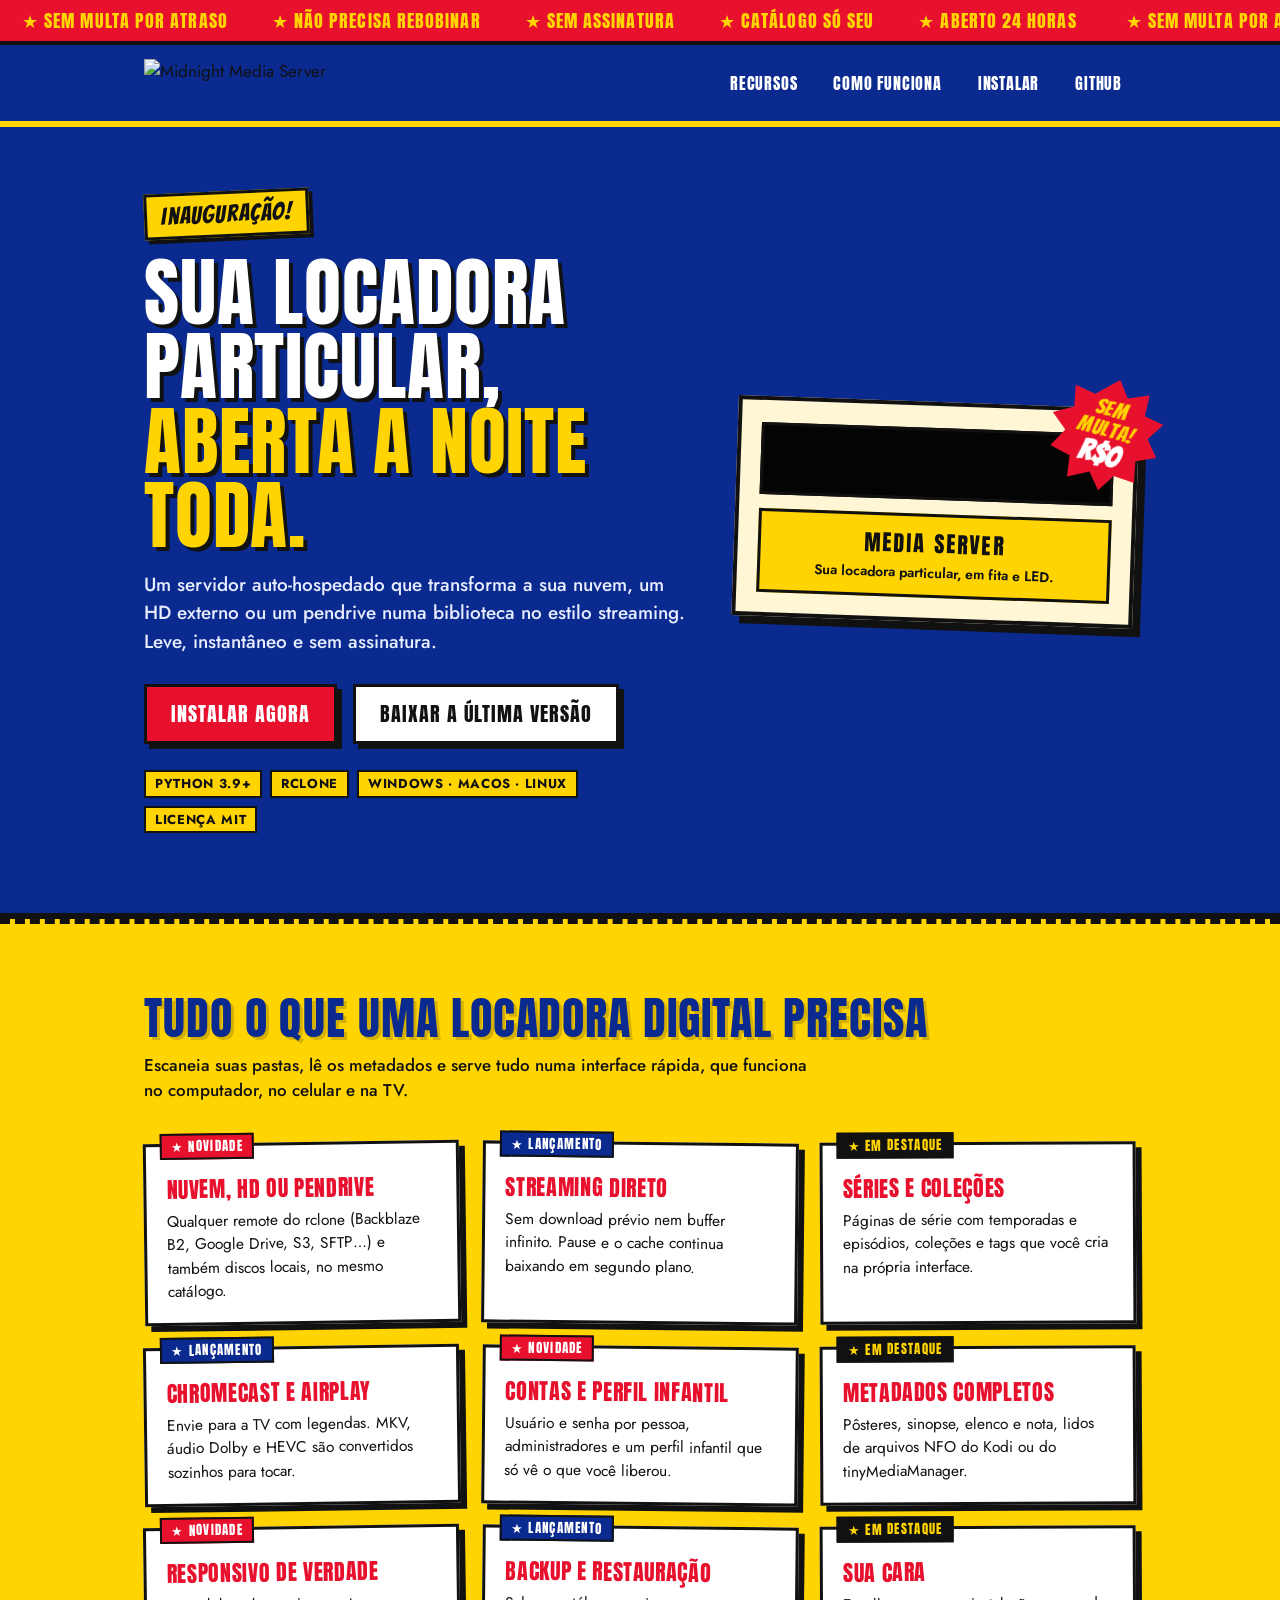
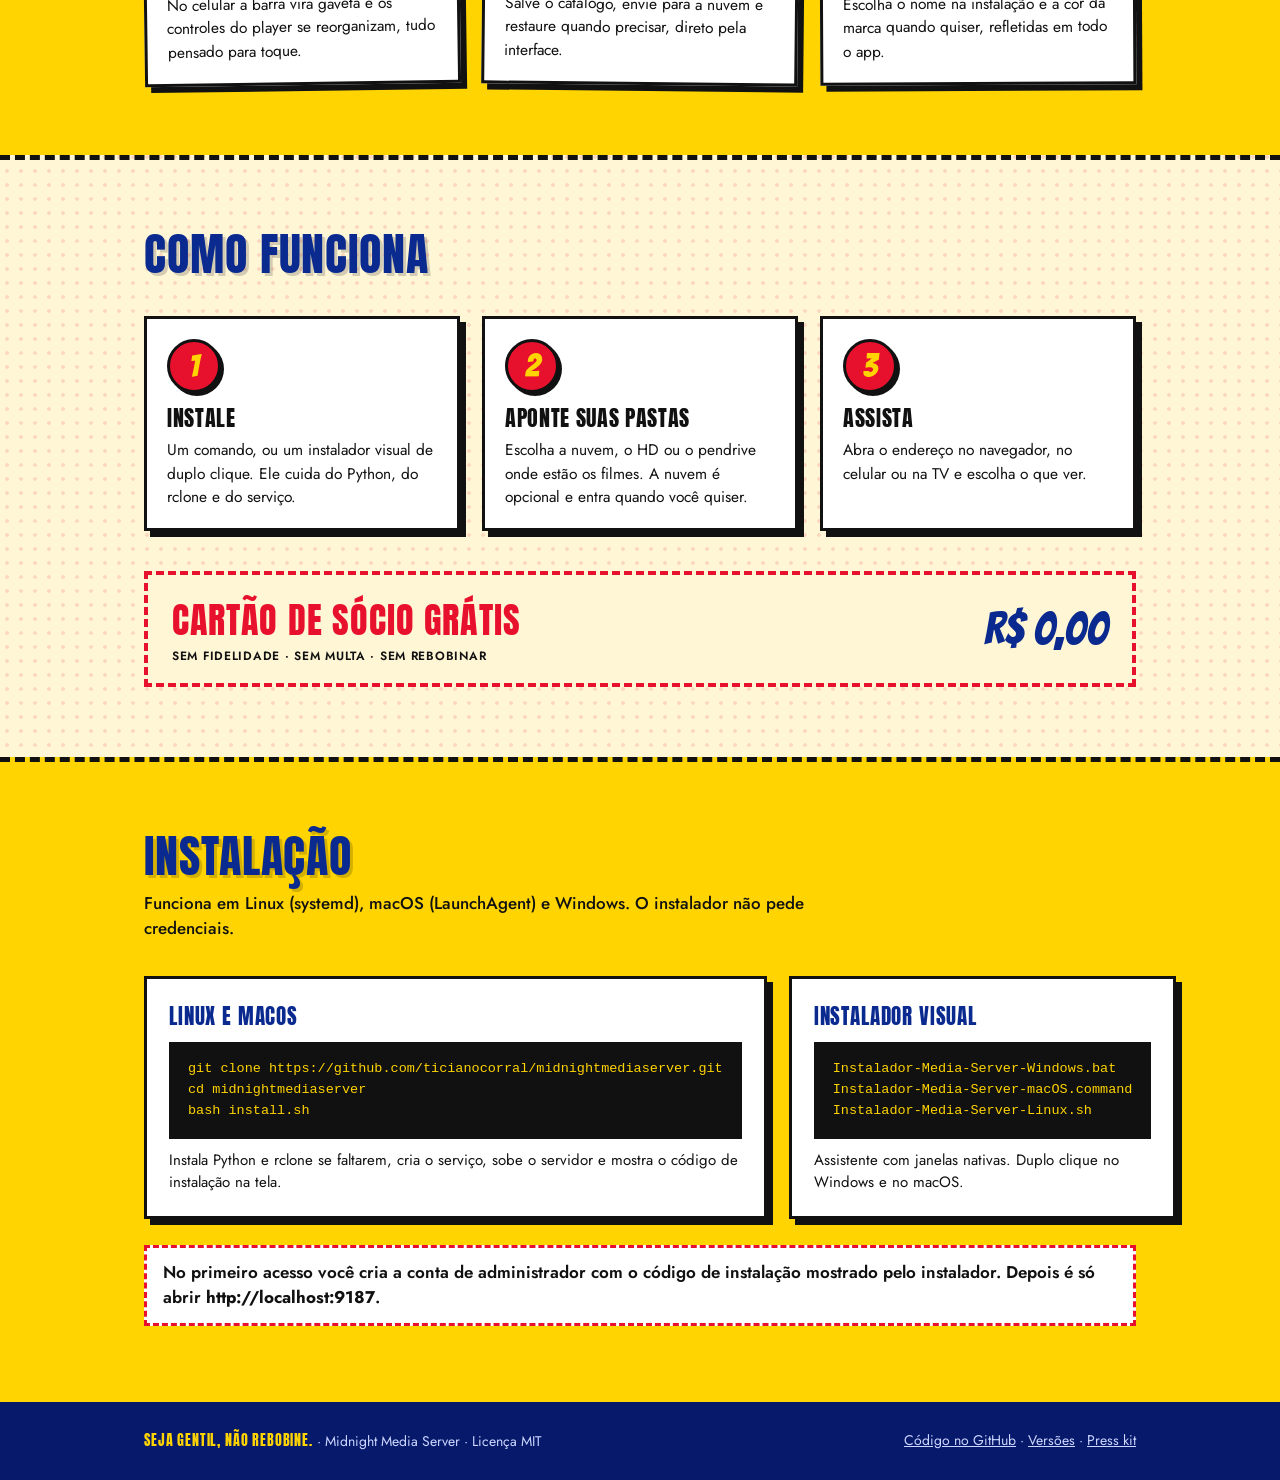
==== docs/index.html @ d94521be "feat: landing page no estilo propaganda de locadora dos anos 90 Co-Authored-By: Claude Sonnet 5.5 <n" ====
<!doctype html>
<html lang="pt-BR">
<head>
<meta charset="utf-8">
<meta name="viewport" content="width=device-width, initial-scale=1">
<title>Midnight Media Server</title>
<meta name="description" content="Servidor de filmes e séries auto-hospedado: sua nuvem, HD externo ou pendrive num catálogo estilo streaming, leve e instantâneo.">
<link rel="icon" href="assets/favicon.svg">
<link rel="preconnect" href="https://fonts.googleapis.com">
<link rel="preconnect" href="https://fonts.gstatic.com" crossorigin>
<link href="https://fonts.googleapis.com/css2?family=Anton&family=Bangers&family=Jost:wght@400;500;600;700&display=swap" rel="stylesheet">
<style>
  :root {
    --blue: #0a2a8f; --blue2: #06196b; --yellow: #ffd400; --red: #e8112d; --cream: #fff6d6; --ink: #111;
    --font: 'Jost', Futura, 'Century Gothic', 'Segoe UI', sans-serif;
    --display: 'Anton', Impact, 'Arial Narrow Bold', sans-serif;
    --comic: 'Bangers', Impact, cursive;
    --mono: ui-monospace, SFMono-Regular, Menlo, Consolas, monospace;
  }
  *, *::before, *::after { box-sizing: border-box; margin: 0; padding: 0; }
  html { scroll-behavior: smooth; }
  body {
    font-family: var(--font); color: var(--ink); line-height: 1.5; font-size: 17px; background: var(--cream);
    background-image: radial-gradient(rgba(232,17,45,.13) 1.6px, transparent 1.8px); background-size: 14px 14px;
  }
  a { color: inherit; text-decoration: none; }
  :focus-visible { outline: 3px solid var(--red); outline-offset: 2px; }
  .wrap { max-width: 1040px; margin: 0 auto; padding: 0 24px; }

  /* faixa de oferta rolando */
  .marquee { background: var(--red); color: var(--yellow); font-family: var(--display); letter-spacing: .06em; text-transform: uppercase; font-size: 18px; overflow: hidden; white-space: nowrap; border-bottom: 4px solid var(--ink); }
  .marquee div { display: inline-block; padding: 7px 0; animation: roll 28s linear infinite; }
  .marquee span { margin: 0 22px; }
  @keyframes roll { from { transform: translateX(0); } to { transform: translateX(-50%); } }

  header.top { background: var(--blue); border-bottom: 6px solid var(--yellow); }
  header.top .wrap { display: flex; align-items: center; justify-content: space-between; height: 76px; gap: 16px; }
  header.top img { height: 48px; display: block; }
  header.top nav { display: flex; gap: 8px; font-family: var(--display); letter-spacing: .05em; text-transform: uppercase; font-size: 16px; }
  header.top nav a { color: #fff; padding: 6px 12px; border: 2px solid transparent; }
  header.top nav a:hover { background: var(--yellow); color: var(--ink); border-color: var(--ink); transform: rotate(-2deg); }

  /* herói: cartaz */
  .hero { padding: 64px 0 80px; background: var(--blue); border-bottom: 6px solid var(--ink); }
  .hero .wrap { display: grid; grid-template-columns: 1.15fr .85fr; gap: 48px; align-items: center; }
  .hero-text { color: #fff; }
  .kicker { display: inline-block; background: var(--yellow); color: var(--ink); font-family: var(--comic); font-size: 24px; letter-spacing: .05em; padding: 2px 14px; border: 3px solid var(--ink); transform: rotate(-2.5deg); box-shadow: 4px 4px 0 var(--ink); }
  h1 { margin-top: 18px; font-family: var(--display); font-weight: 400; text-transform: uppercase; font-size: clamp(42px, 7vw, 76px); line-height: .98; letter-spacing: .01em; text-shadow: 4px 4px 0 var(--ink); }
  h1 em { font-style: normal; color: var(--yellow); display: block; }
  .lead { margin-top: 18px; font-size: 19px; font-weight: 500; max-width: 33em; color: #e7ecff; }
  .cta { margin-top: 28px; display: flex; flex-wrap: wrap; gap: 16px; }
  .btn {
    display: inline-block; padding: 12px 24px; font-family: var(--display); font-size: 20px; letter-spacing: .05em; text-transform: uppercase;
    background: #fff; color: var(--ink); border: 3px solid var(--ink); box-shadow: 5px 5px 0 var(--ink); transition: transform .12s ease, box-shadow .12s ease;
  }
  .btn:hover { transform: translate(-2px,-2px) rotate(-1deg); box-shadow: 7px 7px 0 var(--ink); }
  .btn:active { transform: translate(4px,4px); box-shadow: 1px 1px 0 var(--ink); }
  .btn.primary { background: var(--red); color: #fff; }
  .badges { margin-top: 26px; display: flex; flex-wrap: wrap; gap: 8px; }
  .badges span { font-size: 13px; font-weight: 700; text-transform: uppercase; letter-spacing: .05em; color: var(--ink); background: var(--yellow); border: 2px solid var(--ink); padding: 2px 9px; }

  .vcr { position: relative; background: var(--cream); border: 4px solid var(--ink); box-shadow: 8px 8px 0 var(--ink); padding: 22px 20px 20px; transform: rotate(2deg); }
  .vcr .tray { background: #040405; border: 3px solid var(--ink); padding: 20px; text-align: center; }
  .vcr .tray img { width: 100%; max-width: 320px; height: auto; display: inline-block; }
  .vcr .label { margin-top: 14px; background: var(--yellow); border: 3px solid var(--ink); padding: 10px 14px; text-align: center; }
  .vcr .label strong { display: block; font-family: var(--display); font-weight: 400; font-size: 22px; letter-spacing: .1em; text-transform: uppercase; }
  .vcr .label span { font-size: 14px; font-weight: 600; }
  .burst {
    position: absolute; top: -34px; right: -26px; width: 112px; height: 112px; display: grid; place-items: center; text-align: center;
    background: var(--red); color: var(--yellow); font-family: var(--comic); font-size: 22px; line-height: .95; letter-spacing: .03em; transform: rotate(14deg);
    clip-path: polygon(50% 0, 61% 14%, 79% 6%, 80% 25%, 98% 28%, 88% 44%, 100% 58%, 83% 66%, 87% 85%, 68% 84%, 58% 100%, 46% 86%, 28% 96%, 25% 77%, 6% 73%, 15% 56%, 0 44%, 17% 34%, 13% 15%, 32% 18%);
    filter: drop-shadow(3px 3px 0 var(--ink));
  }
  .burst b { font-size: 30px; display: block; color: #fff; }

  section { padding: 70px 0; border-top: 5px dashed var(--ink); }
  section.alt { background: var(--yellow); }
  h2 { font-family: var(--display); font-weight: 400; font-size: clamp(30px, 5vw, 46px); text-transform: uppercase; letter-spacing: .02em; line-height: 1.05; color: var(--blue); text-shadow: 3px 3px 0 rgba(17,17,17,.18); }
  .sub { margin-top: 10px; font-weight: 500; max-width: 40em; }
  .grid { margin-top: 38px; display: grid; grid-template-columns: repeat(3, 1fr); gap: 22px; }
  .card { position: relative; background: #fff; border: 3px solid var(--ink); box-shadow: 6px 6px 0 var(--ink); padding: 26px 20px 20px; }
  .card:nth-child(3n+1) { transform: rotate(-.8deg); } .card:nth-child(3n+2) { transform: rotate(.6deg); } .card:nth-child(3n) { transform: rotate(-.3deg); }
  .card::before { content: "★ NOVIDADE"; position: absolute; top: -13px; left: 14px; background: var(--red); color: #fff; font-family: var(--display); font-size: 13px; letter-spacing: .1em; padding: 1px 9px; border: 2px solid var(--ink); }
  .card:nth-child(even)::before { content: "★ LANÇAMENTO"; background: var(--blue); }
  .card:nth-child(3n)::before { content: "★ EM DESTAQUE"; background: var(--ink); color: var(--yellow); }
  .card h3 { font-family: var(--display); font-weight: 400; font-size: 22px; letter-spacing: .03em; text-transform: uppercase; color: var(--red); margin-bottom: 4px; }
  .card p { font-size: 15.5px; }

  .steps { margin-top: 38px; display: grid; grid-template-columns: repeat(3, 1fr); gap: 22px; counter-reset: s; }
  .step { counter-increment: s; background: #fff; border: 3px solid var(--ink); box-shadow: 6px 6px 0 var(--ink); padding: 20px; position: relative; }
  .step::before { content: counter(s); display: grid; place-items: center; width: 54px; height: 54px; margin-bottom: 8px; border-radius: 50%; background: var(--red); color: var(--yellow); border: 3px solid var(--ink); font-family: var(--comic); font-size: 32px; box-shadow: 3px 3px 0 var(--ink); }
  .step h3 { font-family: var(--display); font-weight: 400; font-size: 22px; letter-spacing: .03em; text-transform: uppercase; margin-bottom: 4px; }
  .step p { font-size: 15.5px; }

  .install { margin-top: 34px; display: grid; grid-template-columns: 1fr 1fr; gap: 22px; }
  .box { background: #fff; border: 3px solid var(--ink); box-shadow: 6px 6px 0 var(--ink); padding: 22px; }
  .box h3 { font-family: var(--display); font-weight: 400; font-size: 21px; letter-spacing: .04em; text-transform: uppercase; color: var(--blue); margin-bottom: 10px; }
  pre { background: var(--ink); border: 3px solid var(--ink); padding: 14px 16px; overflow-x: auto; font-family: var(--mono); font-size: 13.5px; color: var(--yellow); line-height: 1.55; }
  .box p { font-size: 15px; margin-top: 10px; }
  .note { margin-top: 26px; font-weight: 600; background: #fff; border: 3px dashed var(--red); padding: 12px 16px; }

  /* cupom */
  .coupon { margin-top: 40px; background: var(--cream); border: 4px dashed var(--red); padding: 18px 24px; display: flex; align-items: center; justify-content: space-between; gap: 18px; flex-wrap: wrap; }
  .coupon strong { font-family: var(--display); font-weight: 400; font-size: clamp(24px, 4vw, 36px); text-transform: uppercase; letter-spacing: .03em; color: var(--red); }
  .coupon .price { font-family: var(--comic); font-size: 46px; color: var(--blue); line-height: 1; }
  .coupon small { display: block; font-size: 12px; font-weight: 600; text-transform: uppercase; letter-spacing: .06em; }

  footer { background: var(--blue2); color: #cdd6ff; border-top: 6px solid var(--yellow); padding: 28px 0; font-size: 14px; }
  footer .wrap { display: flex; justify-content: space-between; flex-wrap: wrap; gap: 12px; }
  footer a { text-decoration: underline; } footer a:hover { color: var(--yellow); }
  footer .rewind { color: var(--yellow); font-family: var(--display); letter-spacing: .06em; text-transform: uppercase; }

  @media (max-width: 820px) {
    .hero { padding: 44px 0 56px; }
    .hero .wrap, .install { grid-template-columns: 1fr; }
    .grid, .steps { grid-template-columns: 1fr; }
    header.top nav { display: none; }
    section { padding: 50px 0; }
    .vcr { margin: 8px 12px 0 0; }
  }
  @media (prefers-reduced-motion: reduce) { * { transition: none !important; animation: none !important; } html { scroll-behavior: auto; } .marquee { white-space: normal; } }
</style>
</head>
<body>

<div class="marquee" aria-hidden="true"><div>
  <span>★ Sem multa por atraso</span><span>★ Não precisa rebobinar</span><span>★ Sem assinatura</span><span>★ Catálogo só seu</span><span>★ Aberto 24 horas</span>
  <span>★ Sem multa por atraso</span><span>★ Não precisa rebobinar</span><span>★ Sem assinatura</span><span>★ Catálogo só seu</span><span>★ Aberto 24 horas</span>
</div></div>

<header class="top">
  <div class="wrap">
    <a href="#"><img src="assets/vcr-logo.svg" alt="Midnight Media Server"></a>
    <nav>
      <a href="#recursos">Recursos</a>
      <a href="#como-funciona">Como funciona</a>
      <a href="#instalar">Instalar</a>
      <a href="https://github.com/ticianocorral/midnightmediaserver">GitHub</a>
    </nav>
  </div>
</header>

<main>
<div class="hero">
  <div class="wrap">
    <div class="hero-text">
      <span class="kicker">Inauguração!</span>
      <h1>Sua locadora particular, <em>aberta a noite toda.</em></h1>
      <p class="lead">Um servidor auto-hospedado que transforma a sua nuvem, um HD externo ou um pendrive numa biblioteca no estilo streaming. Leve, instantâneo e sem assinatura.</p>
      <div class="cta">
        <a class="btn primary" href="#instalar">Instalar agora</a>
        <a class="btn" href="https://github.com/ticianocorral/midnightmediaserver/releases/latest">Baixar a última versão</a>
      </div>
      <div class="badges">
        <span>Python 3.9+</span><span>rclone</span><span>Windows · macOS · Linux</span><span>Licença MIT</span>
      </div>
    </div>
    <div class="vcr" aria-hidden="true">
      <div class="burst"><span>Sem<br>multa!<b>R$0</b></span></div>
      <div class="tray"><img src="assets/vcr-logo.svg" alt=""></div>
      <div class="label"><strong>Media Server</strong><span>Sua locadora particular, em fita e LED.</span></div>
    </div>
  </div>
</div>

<section id="recursos" class="alt">
  <div class="wrap">
    <h2>Tudo o que uma locadora digital precisa</h2>
    <p class="sub">Escaneia suas pastas, lê os metadados e serve tudo numa interface rápida, que funciona no computador, no celular e na TV.</p>
    <div class="grid">
      <div class="card"><h3>Nuvem, HD ou pendrive</h3><p>Qualquer remote do rclone (Backblaze B2, Google Drive, S3, SFTP…) e também discos locais, no mesmo catálogo.</p></div>
      <div class="card"><h3>Streaming direto</h3><p>Sem download prévio nem buffer infinito. Pause e o cache continua baixando em segundo plano.</p></div>
      <div class="card"><h3>Séries e coleções</h3><p>Páginas de série com temporadas e episódios, coleções e tags que você cria na própria interface.</p></div>
      <div class="card"><h3>Chromecast e AirPlay</h3><p>Envie para a TV com legendas. MKV, áudio Dolby e HEVC são convertidos sozinhos para tocar.</p></div>
      <div class="card"><h3>Contas e perfil infantil</h3><p>Usuário e senha por pessoa, administradores e um perfil infantil que só vê o que você liberou.</p></div>
      <div class="card"><h3>Metadados completos</h3><p>Pôsteres, sinopse, elenco e nota, lidos de arquivos NFO do Kodi ou do tinyMediaManager.</p></div>
      <div class="card"><h3>Responsivo de verdade</h3><p>No celular a barra vira gaveta e os controles do player se reorganizam, tudo pensado para toque.</p></div>
      <div class="card"><h3>Backup e restauração</h3><p>Salve o catálogo, envie para a nuvem e restaure quando precisar, direto pela interface.</p></div>
      <div class="card"><h3>Sua cara</h3><p>Escolha o nome na instalação e a cor da marca quando quiser, refletidas em todo o app.</p></div>
    </div>
  </div>
</section>

<section id="como-funciona">
  <div class="wrap">
    <h2>Como funciona</h2>
    <div class="steps">
      <div class="step"><h3>Instale</h3><p>Um comando, ou um instalador visual de duplo clique. Ele cuida do Python, do rclone e do serviço.</p></div>
      <div class="step"><h3>Aponte suas pastas</h3><p>Escolha a nuvem, o HD ou o pendrive onde estão os filmes. A nuvem é opcional e entra quando você quiser.</p></div>
      <div class="step"><h3>Assista</h3><p>Abra o endereço no navegador, no celular ou na TV e escolha o que ver.</p></div>
    </div>
    <div class="coupon">
      <div><strong>Cartão de sócio grátis</strong><small>Sem fidelidade · sem multa · sem rebobinar</small></div>
      <div class="price">R$ 0,00</div>
    </div>
  </div>
</section>

<section id="instalar" class="alt">
  <div class="wrap">
    <h2>Instalação</h2>
    <p class="sub">Funciona em Linux (systemd), macOS (LaunchAgent) e Windows. O instalador não pede credenciais.</p>
    <div class="install">
      <div class="box">
        <h3>Linux e macOS</h3>
        <pre>git clone https://github.com/ticianocorral/midnightmediaserver.git
cd midnightmediaserver
bash install.sh</pre>
        <p>Instala Python e rclone se faltarem, cria o serviço, sobe o servidor e mostra o código de instalação na tela.</p>
      </div>
      <div class="box">
        <h3>Instalador visual</h3>
        <pre>Instalador-Media-Server-Windows.bat
Instalador-Media-Server-macOS.command
Instalador-Media-Server-Linux.sh</pre>
        <p>Assistente com janelas nativas. Duplo clique no Windows e no macOS.</p>
      </div>
    </div>
    <p class="note">No primeiro acesso você cria a conta de administrador com o código de instalação mostrado pelo instalador. Depois é só abrir <strong>http://localhost:9187</strong>.</p>
  </div>
</section>
</main>

<footer>
  <div class="wrap">
    <span><span class="rewind">Seja gentil, não rebobine.</span> · Midnight Media Server · Licença MIT</span>
    <span><a href="https://github.com/ticianocorral/midnightmediaserver">Código no GitHub</a> · <a href="https://github.com/ticianocorral/midnightmediaserver/releases">Versões</a> · <a href="press/">Press kit</a></span>
  </div>
</footer>

</body>
</html>
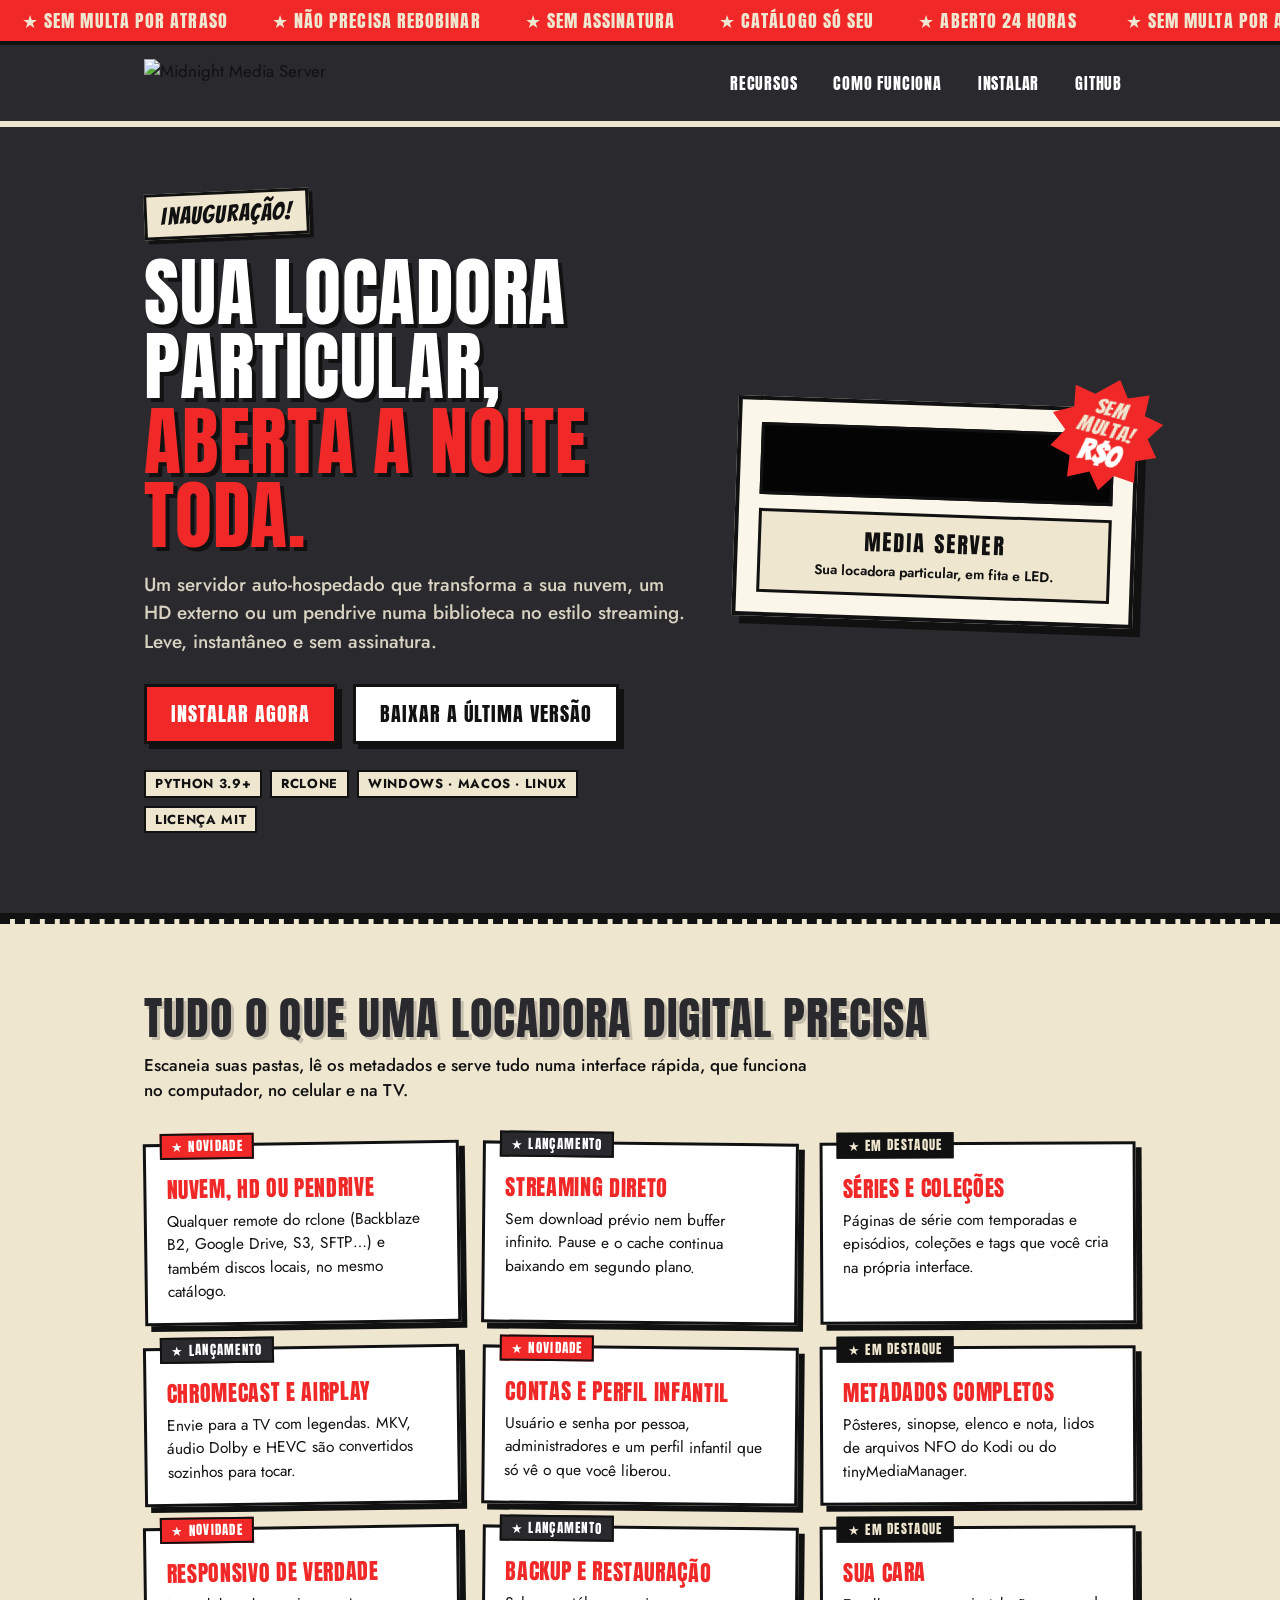
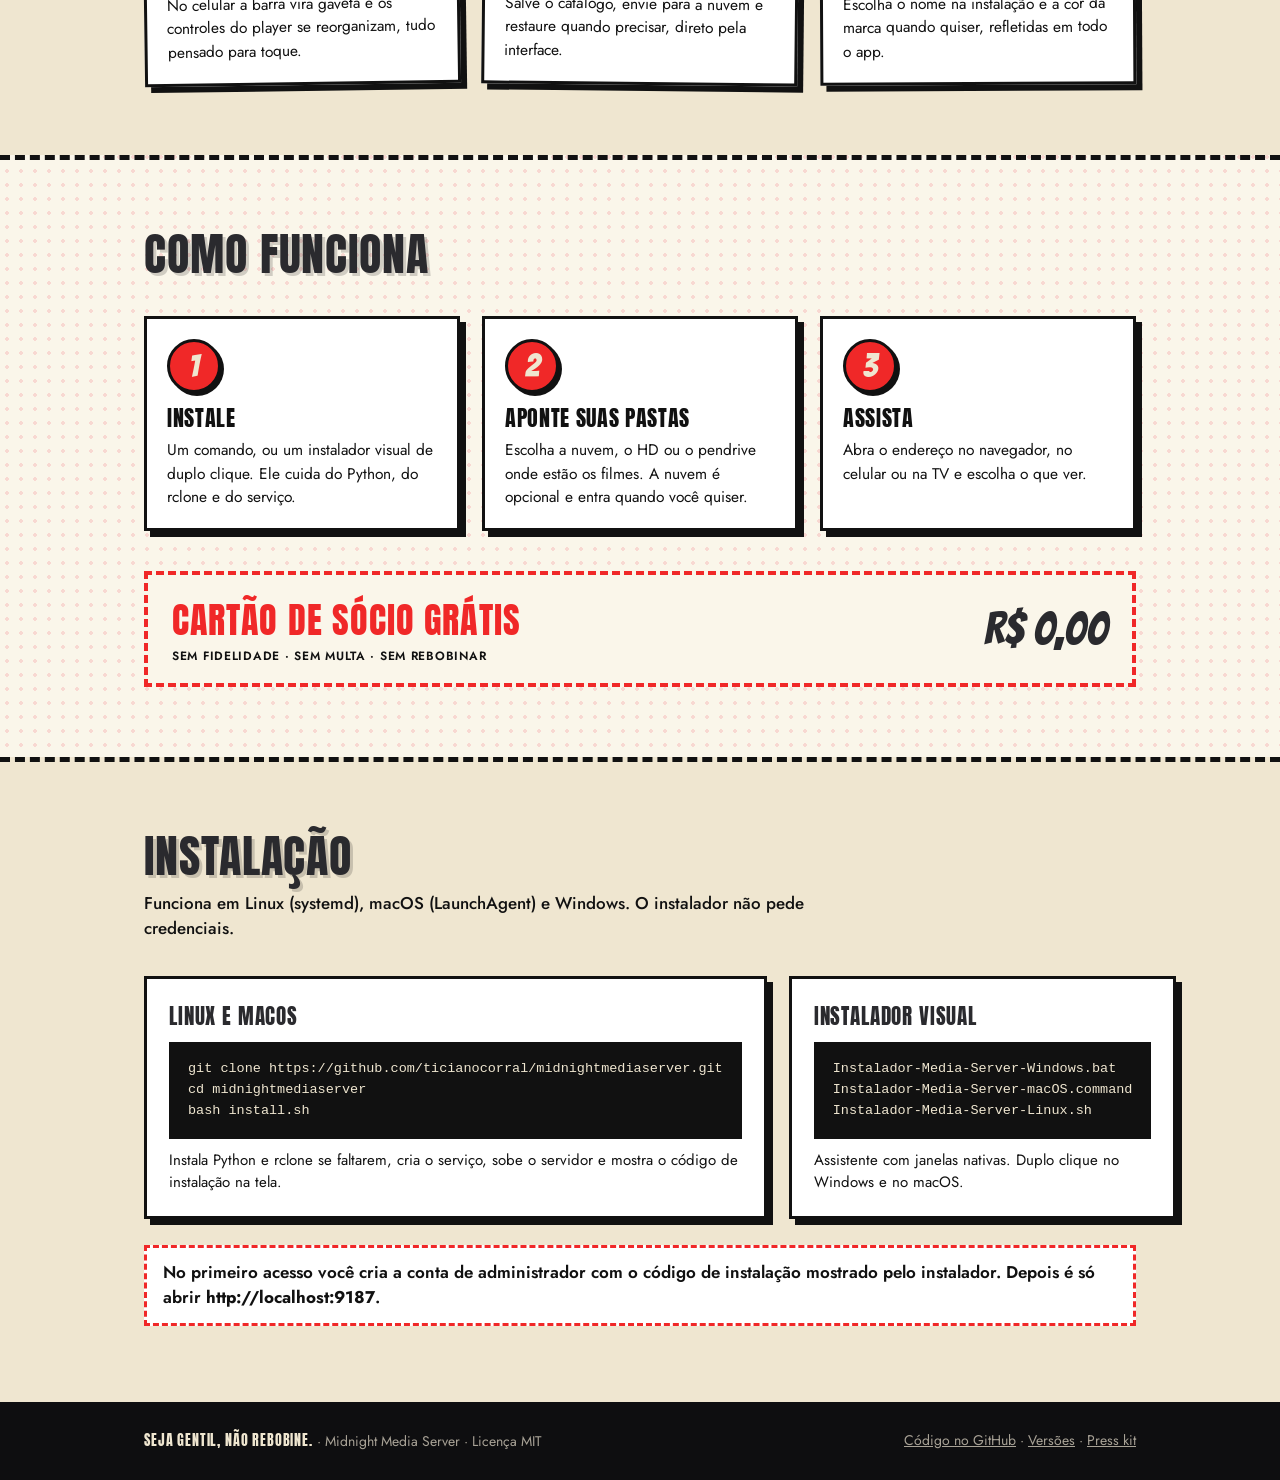
==== commit 3448509d: "style: landing page usa as cores do app (grafite, creme e vermelho) Co-Authored-By: Claude Sonnet 5." ====
--- a/docs/index.html
+++ b/docs/index.html
@@ -11,7 +11,7 @@
 <link href="https://fonts.googleapis.com/css2?family=Anton&family=Bangers&family=Jost:wght@400;500;600;700&display=swap" rel="stylesheet">
 <style>
   :root {
-    --blue: #0a2a8f; --blue2: #06196b; --yellow: #ffd400; --red: #e8112d; --cream: #fff6d6; --ink: #111;
+    --blue: #2a2a2e; --blue2: #0e0e10; --yellow: #efe6d0; --red: #f02828; --cream: #faf6ea; --ink: #111;
     --font: 'Jost', Futura, 'Century Gothic', 'Segoe UI', sans-serif;
     --display: 'Anton', Impact, 'Arial Narrow Bold', sans-serif;
     --comic: 'Bangers', Impact, cursive;
@@ -46,8 +46,8 @@
   .hero-text { color: #fff; }
   .kicker { display: inline-block; background: var(--yellow); color: var(--ink); font-family: var(--comic); font-size: 24px; letter-spacing: .05em; padding: 2px 14px; border: 3px solid var(--ink); transform: rotate(-2.5deg); box-shadow: 4px 4px 0 var(--ink); }
   h1 { margin-top: 18px; font-family: var(--display); font-weight: 400; text-transform: uppercase; font-size: clamp(42px, 7vw, 76px); line-height: .98; letter-spacing: .01em; text-shadow: 4px 4px 0 var(--ink); }
-  h1 em { font-style: normal; color: var(--yellow); display: block; }
-  .lead { margin-top: 18px; font-size: 19px; font-weight: 500; max-width: 33em; color: #e7ecff; }
+  h1 em { font-style: normal; color: var(--red); display: block; }
+  .lead { margin-top: 18px; font-size: 19px; font-weight: 500; max-width: 33em; color: #d8d2c2; }
   .cta { margin-top: 28px; display: flex; flex-wrap: wrap; gap: 16px; }
   .btn {
     display: inline-block; padding: 12px 24px; font-family: var(--display); font-size: 20px; letter-spacing: .05em; text-transform: uppercase;
@@ -105,7 +105,7 @@
   .coupon .price { font-family: var(--comic); font-size: 46px; color: var(--blue); line-height: 1; }
   .coupon small { display: block; font-size: 12px; font-weight: 600; text-transform: uppercase; letter-spacing: .06em; }
 
-  footer { background: var(--blue2); color: #cdd6ff; border-top: 6px solid var(--yellow); padding: 28px 0; font-size: 14px; }
+  footer { background: var(--blue2); color: #a8a296; border-top: 6px solid var(--yellow); padding: 28px 0; font-size: 14px; }
   footer .wrap { display: flex; justify-content: space-between; flex-wrap: wrap; gap: 12px; }
   footer a { text-decoration: underline; } footer a:hover { color: var(--yellow); }
   footer .rewind { color: var(--yellow); font-family: var(--display); letter-spacing: .06em; text-transform: uppercase; }
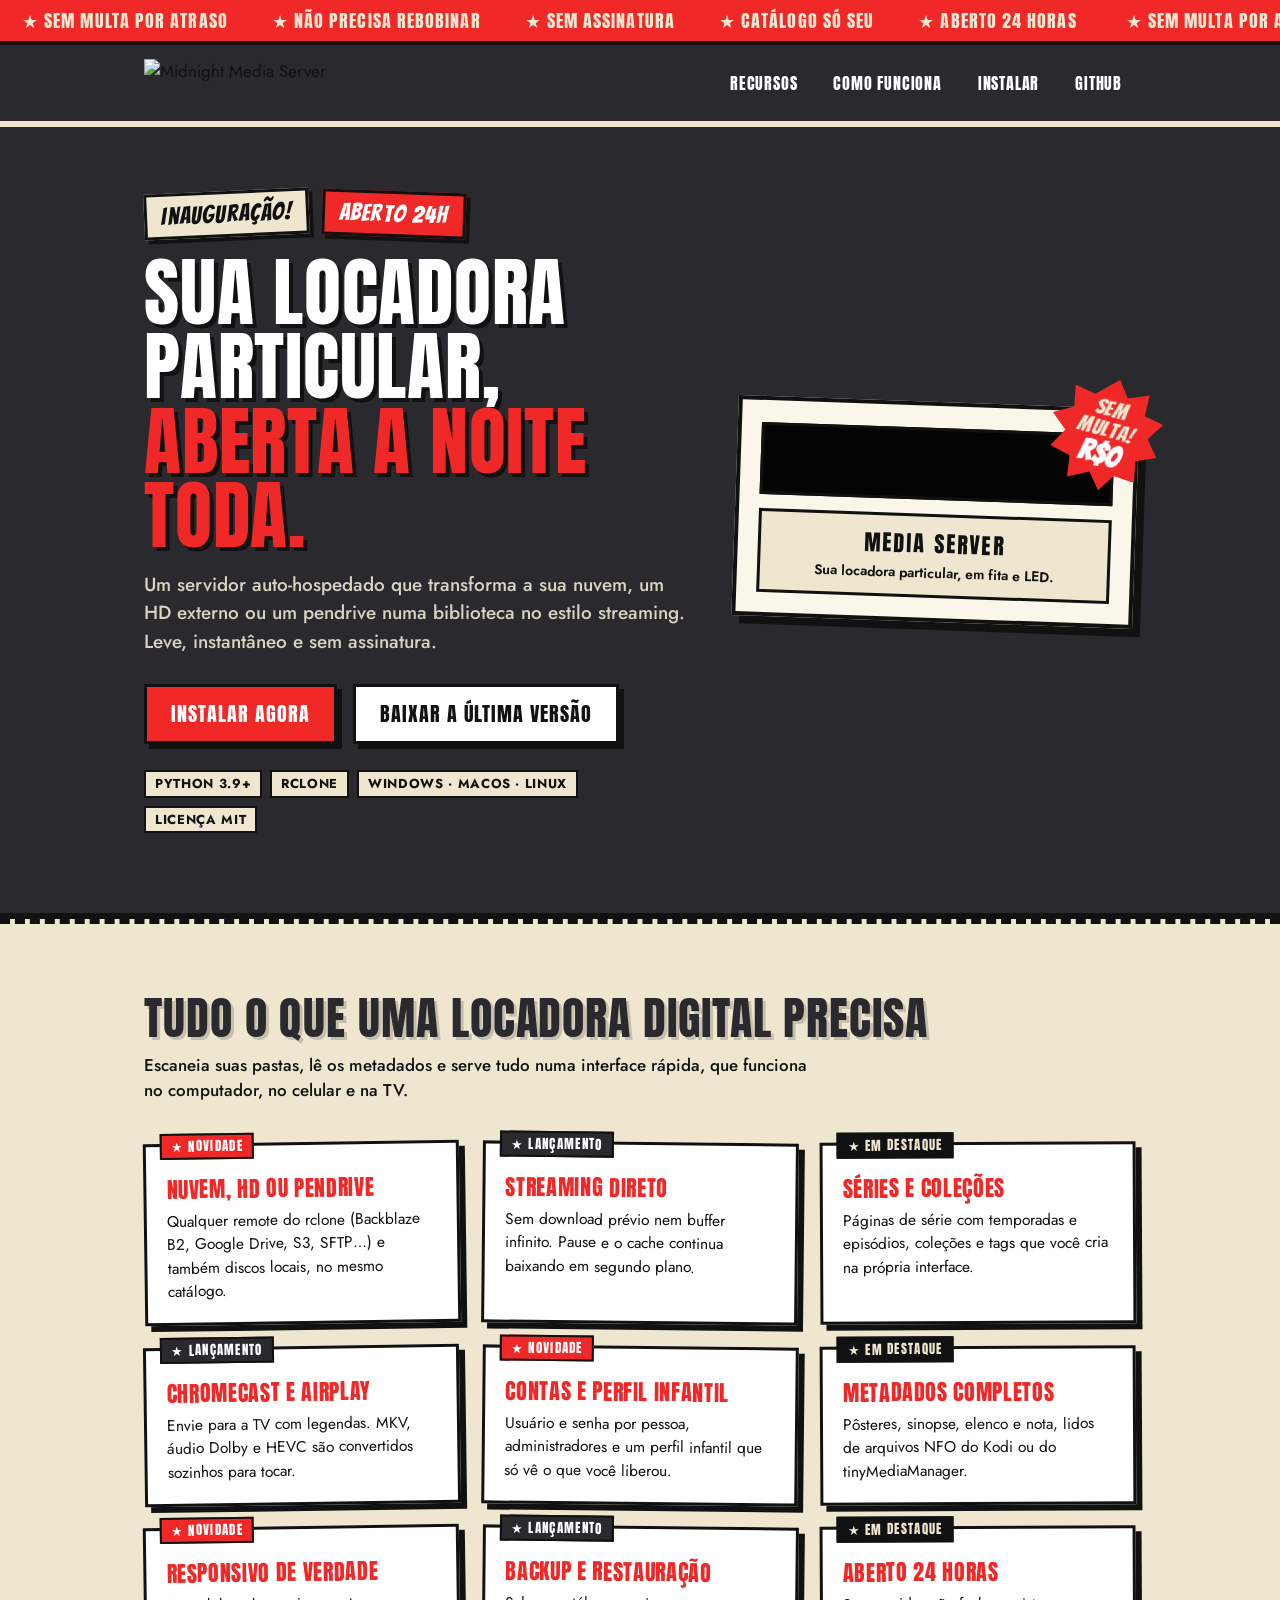
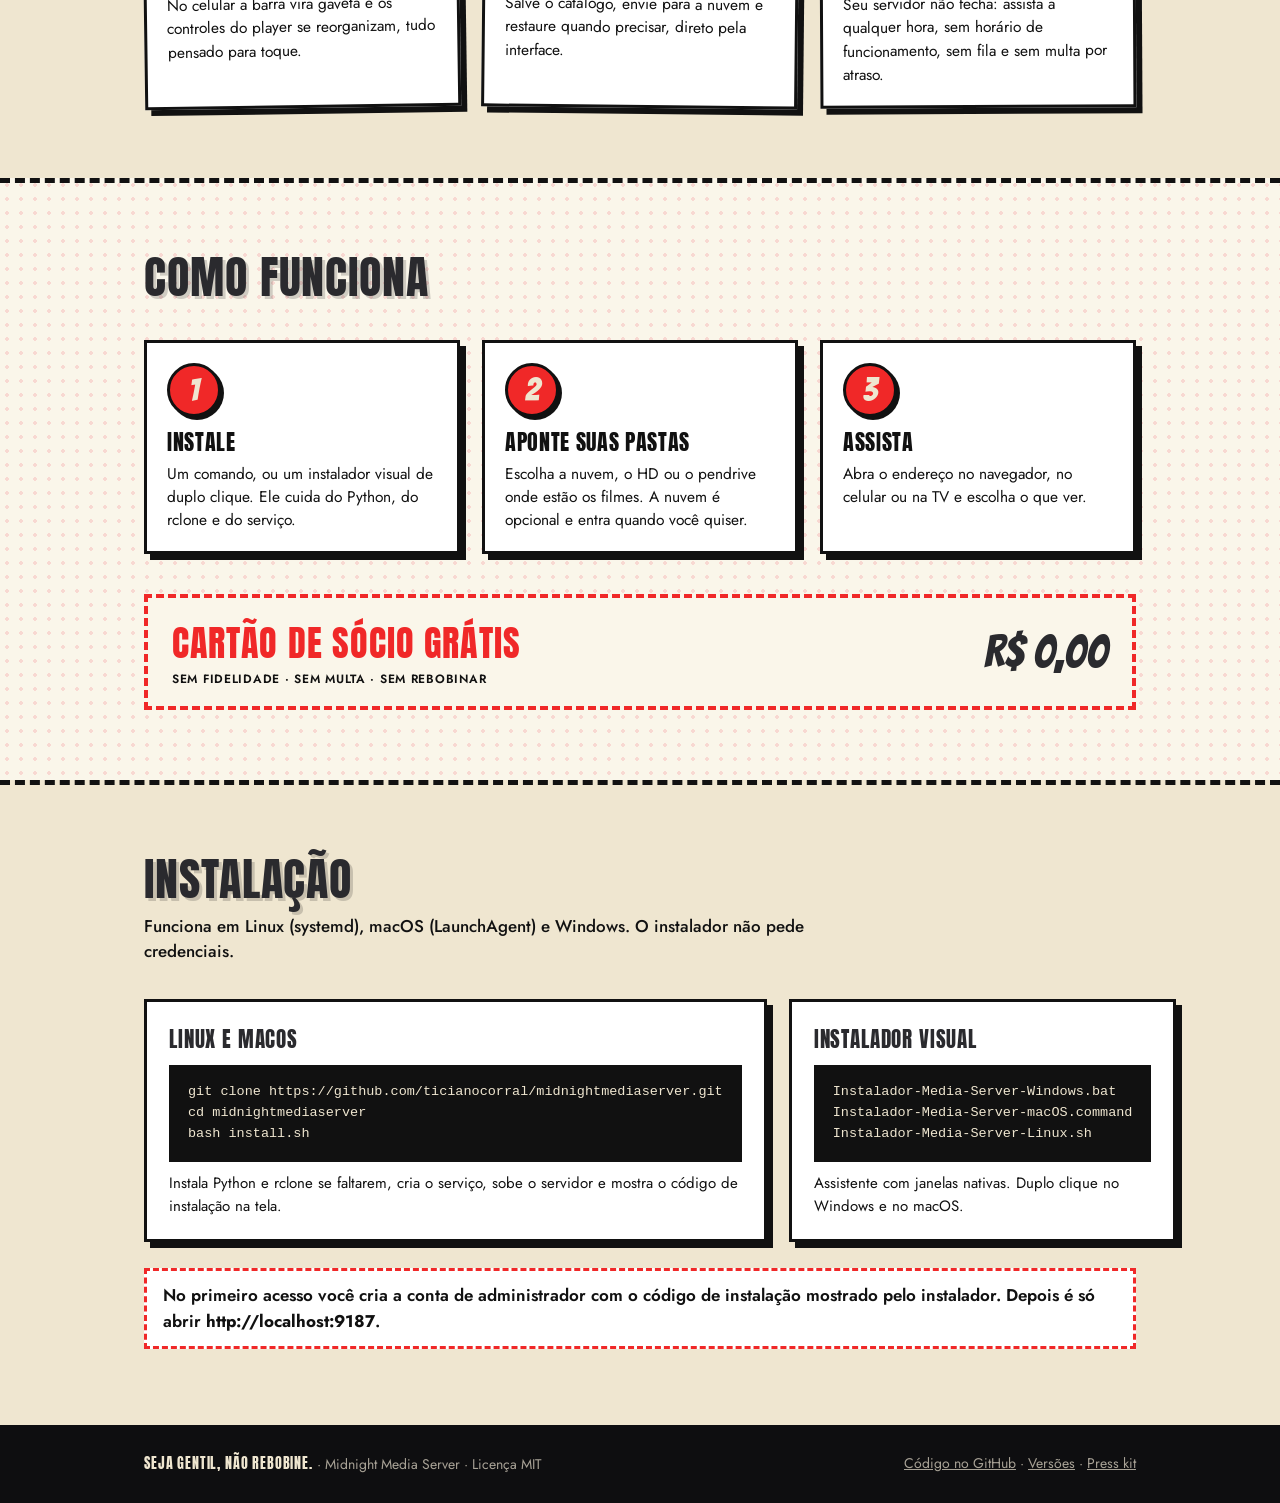
==== commit 5e61b3af: "docs: selo Aberto 24h; remove nome e cor da marca configuráveis Co-Authored-By: Claude Sonnet 5.5 <n" ====
--- a/docs/index.html
+++ b/docs/index.html
@@ -45,6 +45,7 @@
   .hero .wrap { display: grid; grid-template-columns: 1.15fr .85fr; gap: 48px; align-items: center; }
   .hero-text { color: #fff; }
   .kicker { display: inline-block; background: var(--yellow); color: var(--ink); font-family: var(--comic); font-size: 24px; letter-spacing: .05em; padding: 2px 14px; border: 3px solid var(--ink); transform: rotate(-2.5deg); box-shadow: 4px 4px 0 var(--ink); }
+  .kicker.open { background: var(--red); color: #fff; transform: rotate(2deg); margin-left: 8px; }
   h1 { margin-top: 18px; font-family: var(--display); font-weight: 400; text-transform: uppercase; font-size: clamp(42px, 7vw, 76px); line-height: .98; letter-spacing: .01em; text-shadow: 4px 4px 0 var(--ink); }
   h1 em { font-style: normal; color: var(--red); display: block; }
   .lead { margin-top: 18px; font-size: 19px; font-weight: 500; max-width: 33em; color: #d8d2c2; }
@@ -144,7 +145,7 @@
 <div class="hero">
   <div class="wrap">
     <div class="hero-text">
-      <span class="kicker">Inauguração!</span>
+      <span class="kicker">Inauguração!</span> <span class="kicker open">Aberto 24h</span>
       <h1>Sua locadora particular, <em>aberta a noite toda.</em></h1>
       <p class="lead">Um servidor auto-hospedado que transforma a sua nuvem, um HD externo ou um pendrive numa biblioteca no estilo streaming. Leve, instantâneo e sem assinatura.</p>
       <div class="cta">
@@ -176,7 +177,7 @@
       <div class="card"><h3>Metadados completos</h3><p>Pôsteres, sinopse, elenco e nota, lidos de arquivos NFO do Kodi ou do tinyMediaManager.</p></div>
       <div class="card"><h3>Responsivo de verdade</h3><p>No celular a barra vira gaveta e os controles do player se reorganizam, tudo pensado para toque.</p></div>
       <div class="card"><h3>Backup e restauração</h3><p>Salve o catálogo, envie para a nuvem e restaure quando precisar, direto pela interface.</p></div>
-      <div class="card"><h3>Sua cara</h3><p>Escolha o nome na instalação e a cor da marca quando quiser, refletidas em todo o app.</p></div>
+      <div class="card"><h3>Aberto 24 horas</h3><p>Seu servidor não fecha: assista a qualquer hora, sem horário de funcionamento, sem fila e sem multa por atraso.</p></div>
     </div>
   </div>
 </section>
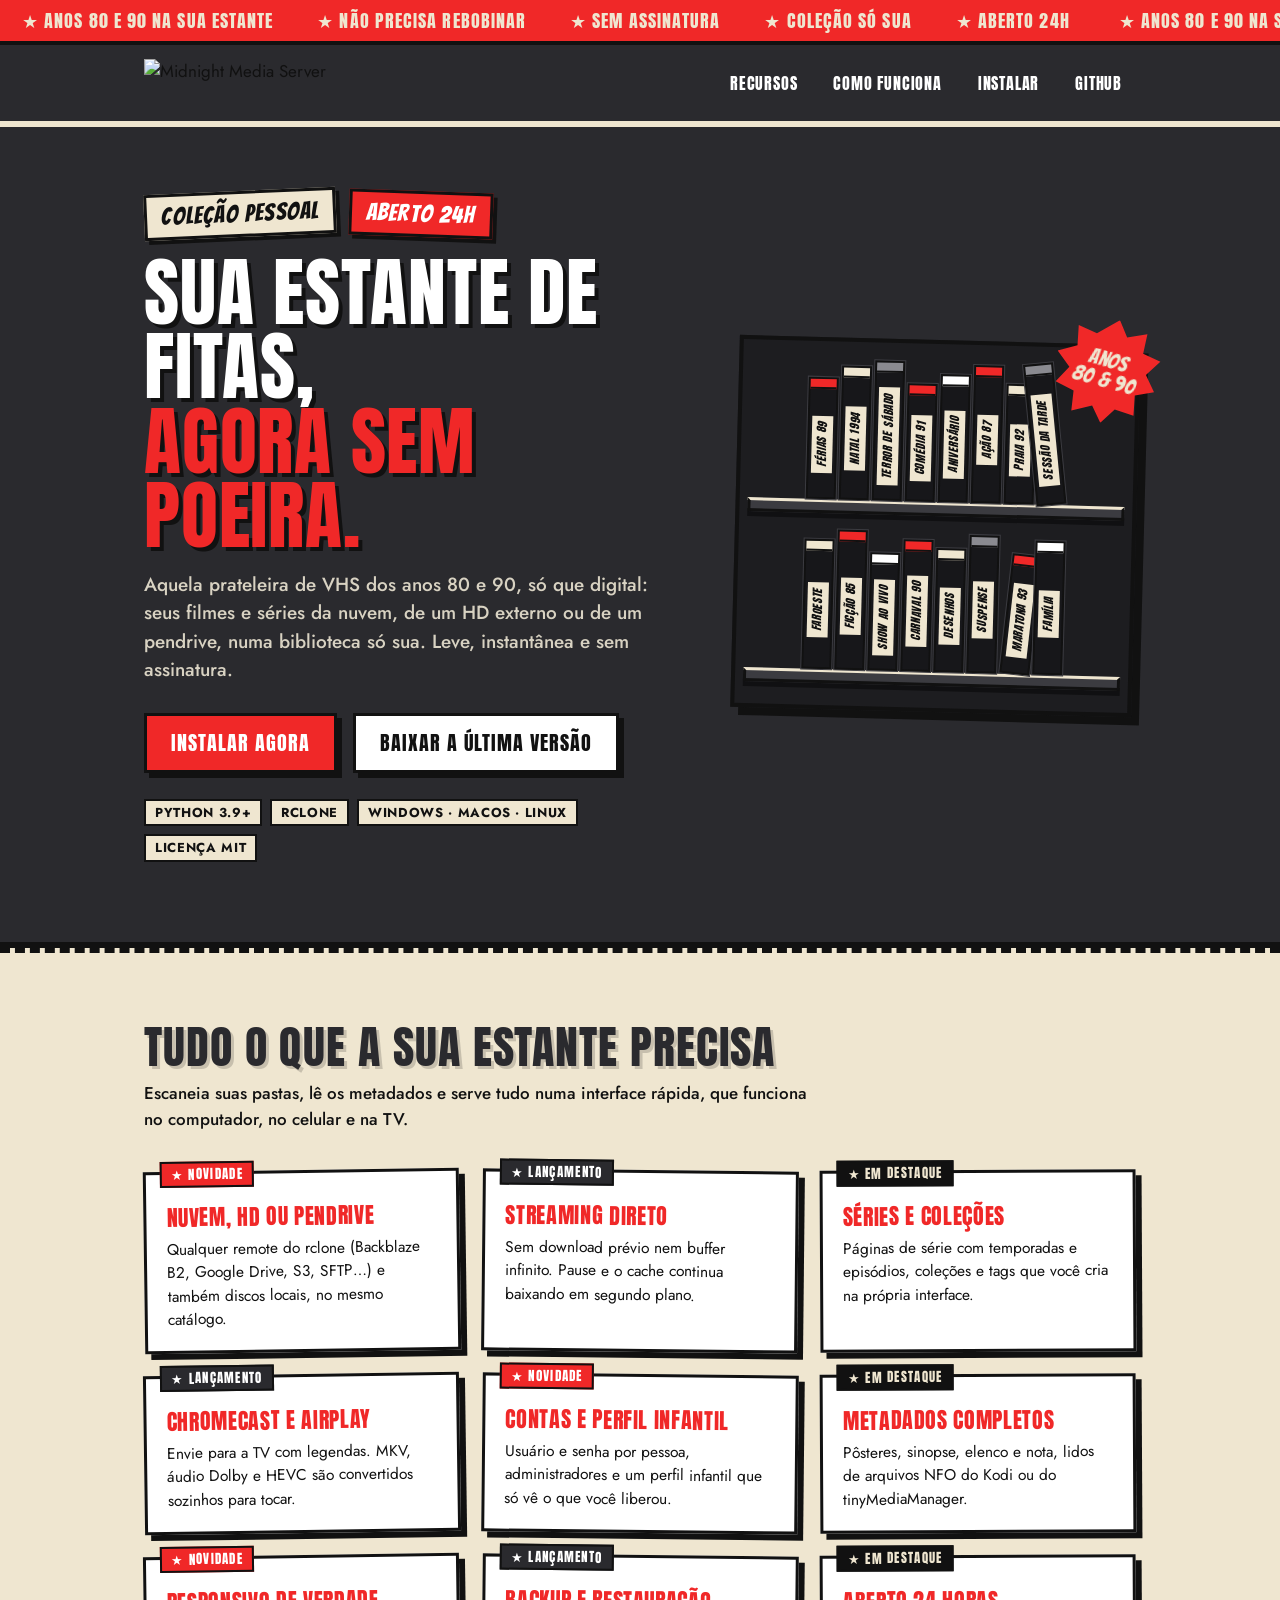
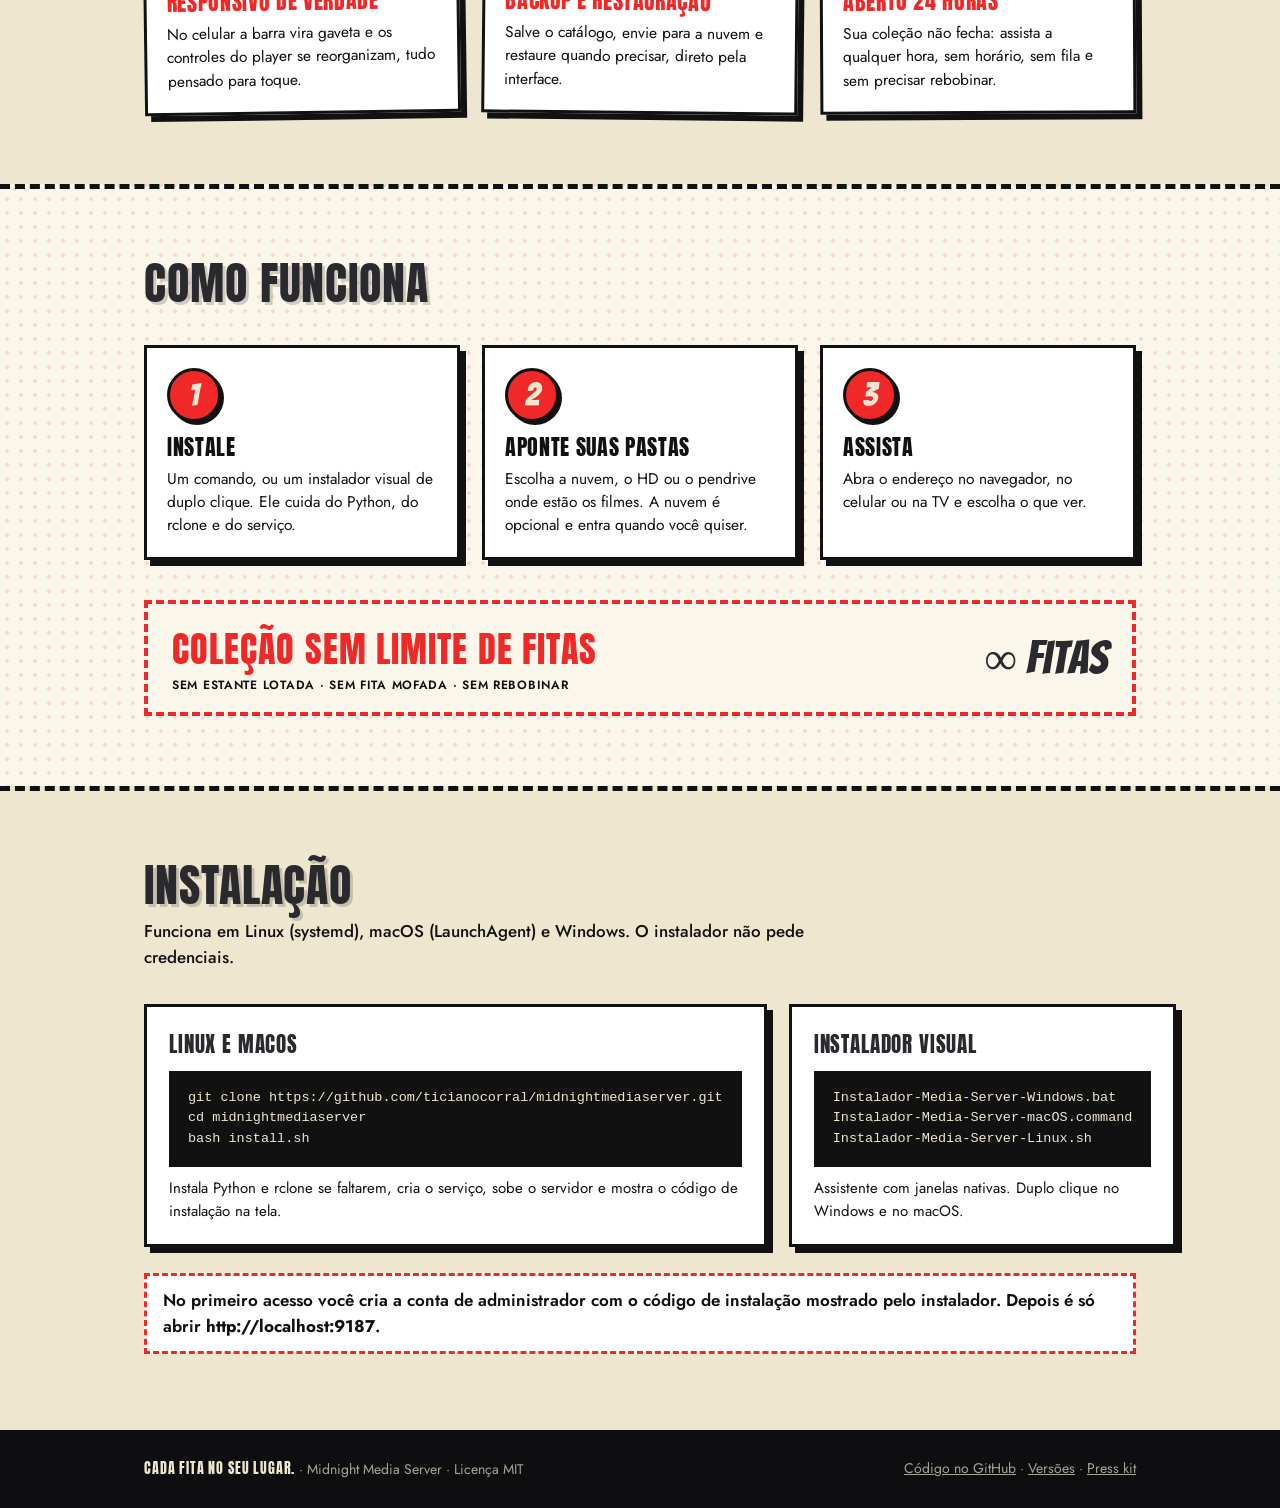
==== commit 3ea4ef55: "style: landing vira estante de VHS da coleção pessoal dos anos 80 e 90 Co-Authored-By: Claude Sonnet" ====
--- a/docs/index.html
+++ b/docs/index.html
@@ -60,19 +60,19 @@
   .badges { margin-top: 26px; display: flex; flex-wrap: wrap; gap: 8px; }
   .badges span { font-size: 13px; font-weight: 700; text-transform: uppercase; letter-spacing: .05em; color: var(--ink); background: var(--yellow); border: 2px solid var(--ink); padding: 2px 9px; }
 
-  .vcr { position: relative; background: var(--cream); border: 4px solid var(--ink); box-shadow: 8px 8px 0 var(--ink); padding: 22px 20px 20px; transform: rotate(2deg); }
-  .vcr .tray { background: #040405; border: 3px solid var(--ink); padding: 20px; text-align: center; }
-  .vcr .tray img { width: 100%; max-width: 320px; height: auto; display: inline-block; }
-  .vcr .label { margin-top: 14px; background: var(--yellow); border: 3px solid var(--ink); padding: 10px 14px; text-align: center; }
-  .vcr .label strong { display: block; font-family: var(--display); font-weight: 400; font-size: 22px; letter-spacing: .1em; text-transform: uppercase; }
-  .vcr .label span { font-size: 14px; font-weight: 600; }
+  .shelf { position: relative; background: #1d1d20; border: 4px solid var(--ink); box-shadow: 8px 8px 0 var(--ink); padding: 18px 16px 6px; transform: rotate(1.5deg); }
+  .shelf .vcr-top { display: block; width: 62%; max-width: 250px; height: auto; margin: 0 auto -2px; }
+  .shelf .row { display: flex; align-items: flex-end; justify-content: center; gap: 3px; padding: 0 4px; min-height: 134px; }
+  .shelf .board { height: 14px; background: #3b3b40; border: 3px solid var(--ink); border-top-color: var(--yellow); margin: 0 -8px 16px; box-shadow: 0 5px 0 rgba(0,0,0,.45); }
+  .tape { position: relative; flex: 0 0 auto; width: 30px; height: var(--h, 120px); background: #17171a; border: 2px solid var(--ink); outline: 1px solid #3b3b40; display: flex; justify-content: center; align-items: center; transform: rotate(var(--r, 0deg)); transform-origin: bottom center; }
+  .tape::before { content: ""; position: absolute; left: 0; right: 0; top: 0; height: 10px; background: var(--c, var(--red)); border-bottom: 2px solid var(--ink); }
+  .tape b { writing-mode: vertical-rl; transform: rotate(180deg); background: var(--yellow); color: var(--ink); font-family: var(--display); font-weight: 400; font-size: 11px; letter-spacing: .06em; text-transform: uppercase; padding: 6px 2px; margin-top: 12px; max-height: calc(100% - 20px); overflow: hidden; white-space: nowrap; }
   .burst {
-    position: absolute; top: -34px; right: -26px; width: 112px; height: 112px; display: grid; place-items: center; text-align: center;
-    background: var(--red); color: var(--yellow); font-family: var(--comic); font-size: 22px; line-height: .95; letter-spacing: .03em; transform: rotate(14deg);
+    position: absolute; top: -30px; right: -22px; width: 104px; height: 104px; display: grid; place-items: center; text-align: center;
+    background: var(--red); color: var(--yellow); font-family: var(--comic); font-size: 21px; line-height: .95; letter-spacing: .03em; transform: rotate(14deg);
     clip-path: polygon(50% 0, 61% 14%, 79% 6%, 80% 25%, 98% 28%, 88% 44%, 100% 58%, 83% 66%, 87% 85%, 68% 84%, 58% 100%, 46% 86%, 28% 96%, 25% 77%, 6% 73%, 15% 56%, 0 44%, 17% 34%, 13% 15%, 32% 18%);
     filter: drop-shadow(3px 3px 0 var(--ink));
   }
-  .burst b { font-size: 30px; display: block; color: #fff; }
 
   section { padding: 70px 0; border-top: 5px dashed var(--ink); }
   section.alt { background: var(--yellow); }
@@ -117,7 +117,7 @@
     .grid, .steps { grid-template-columns: 1fr; }
     header.top nav { display: none; }
     section { padding: 50px 0; }
-    .vcr { margin: 8px 12px 0 0; }
+    .shelf { margin: 8px 12px 0 0; }
   }
   @media (prefers-reduced-motion: reduce) { * { transition: none !important; animation: none !important; } html { scroll-behavior: auto; } .marquee { white-space: normal; } }
 </style>
@@ -125,8 +125,8 @@
 <body>
 
 <div class="marquee" aria-hidden="true"><div>
-  <span>★ Sem multa por atraso</span><span>★ Não precisa rebobinar</span><span>★ Sem assinatura</span><span>★ Catálogo só seu</span><span>★ Aberto 24 horas</span>
-  <span>★ Sem multa por atraso</span><span>★ Não precisa rebobinar</span><span>★ Sem assinatura</span><span>★ Catálogo só seu</span><span>★ Aberto 24 horas</span>
+  <span>★ Anos 80 e 90 na sua estante</span><span>★ Não precisa rebobinar</span><span>★ Sem assinatura</span><span>★ Coleção só sua</span><span>★ Aberto 24h</span>
+  <span>★ Anos 80 e 90 na sua estante</span><span>★ Não precisa rebobinar</span><span>★ Sem assinatura</span><span>★ Coleção só sua</span><span>★ Aberto 24h</span>
 </div></div>
 
 <header class="top">
@@ -145,9 +145,9 @@
 <div class="hero">
   <div class="wrap">
     <div class="hero-text">
-      <span class="kicker">Inauguração!</span> <span class="kicker open">Aberto 24h</span>
-      <h1>Sua locadora particular, <em>aberta a noite toda.</em></h1>
-      <p class="lead">Um servidor auto-hospedado que transforma a sua nuvem, um HD externo ou um pendrive numa biblioteca no estilo streaming. Leve, instantâneo e sem assinatura.</p>
+      <span class="kicker">Coleção pessoal</span> <span class="kicker open">Aberto 24h</span>
+      <h1>Sua estante de fitas, <em>agora sem poeira.</em></h1>
+      <p class="lead">Aquela prateleira de VHS dos anos 80 e 90, só que digital: seus filmes e séries da nuvem, de um HD externo ou de um pendrive, numa biblioteca só sua. Leve, instantânea e sem assinatura.</p>
       <div class="cta">
         <a class="btn primary" href="#instalar">Instalar agora</a>
         <a class="btn" href="https://github.com/ticianocorral/midnightmediaserver/releases/latest">Baixar a última versão</a>
@@ -156,17 +156,38 @@
         <span>Python 3.9+</span><span>rclone</span><span>Windows · macOS · Linux</span><span>Licença MIT</span>
       </div>
     </div>
-    <div class="vcr" aria-hidden="true">
-      <div class="burst"><span>Sem<br>multa!<b>R$0</b></span></div>
-      <div class="tray"><img src="assets/vcr-logo.svg" alt=""></div>
-      <div class="label"><strong>Media Server</strong><span>Sua locadora particular, em fita e LED.</span></div>
+    <div class="shelf" aria-hidden="true">
+      <div class="burst"><span>Anos<br>80 &amp; 90</span></div>
+      <img class="vcr-top" src="assets/vcr-logo.svg" alt="">
+    <div class="row">
+      <i class="tape" style="--h:122px;--c:#f02828;--r:0deg"><b>Férias 89</b></i>
+      <i class="tape" style="--h:134px;--c:#efe6d0;--r:0deg"><b>Natal 1994</b></i>
+      <i class="tape" style="--h:140px;--c:#8a8a90;--r:0deg"><b>Terror de sábado</b></i>
+      <i class="tape" style="--h:118px;--c:#f02828;--r:0deg"><b>Comédia 91</b></i>
+      <i class="tape" style="--h:128px;--c:#fff;--r:0deg"><b>Aniversário</b></i>
+      <i class="tape" style="--h:138px;--c:#f02828;--r:0deg"><b>Ação 87</b></i>
+      <i class="tape" style="--h:120px;--c:#efe6d0;--r:0deg"><b>Praia 92</b></i>
+      <i class="tape" style="--h:142px;--c:#8a8a90;--r:-7deg"><b>Sessão da tarde</b></i>
+    </div>
+    <div class="board"></div>
+    <div class="row">
+      <i class="tape" style="--h:130px;--c:#efe6d0;--r:0deg"><b>Faroeste</b></i>
+      <i class="tape" style="--h:140px;--c:#f02828;--r:0deg"><b>Ficção 85</b></i>
+      <i class="tape" style="--h:118px;--c:#fff;--r:0deg"><b>Show ao vivo</b></i>
+      <i class="tape" style="--h:132px;--c:#f02828;--r:0deg"><b>Carnaval 90</b></i>
+      <i class="tape" style="--h:124px;--c:#efe6d0;--r:0deg"><b>Desenhos</b></i>
+      <i class="tape" style="--h:138px;--c:#8a8a90;--r:0deg"><b>Suspense</b></i>
+      <i class="tape" style="--h:120px;--c:#f02828;--r:5deg"><b>Maratona 93</b></i>
+      <i class="tape" style="--h:134px;--c:#fff;--r:0deg"><b>Família</b></i>
+    </div>
+    <div class="board"></div>
     </div>
   </div>
 </div>
 
 <section id="recursos" class="alt">
   <div class="wrap">
-    <h2>Tudo o que uma locadora digital precisa</h2>
+    <h2>Tudo o que a sua estante precisa</h2>
     <p class="sub">Escaneia suas pastas, lê os metadados e serve tudo numa interface rápida, que funciona no computador, no celular e na TV.</p>
     <div class="grid">
       <div class="card"><h3>Nuvem, HD ou pendrive</h3><p>Qualquer remote do rclone (Backblaze B2, Google Drive, S3, SFTP…) e também discos locais, no mesmo catálogo.</p></div>
@@ -177,7 +198,7 @@
       <div class="card"><h3>Metadados completos</h3><p>Pôsteres, sinopse, elenco e nota, lidos de arquivos NFO do Kodi ou do tinyMediaManager.</p></div>
       <div class="card"><h3>Responsivo de verdade</h3><p>No celular a barra vira gaveta e os controles do player se reorganizam, tudo pensado para toque.</p></div>
       <div class="card"><h3>Backup e restauração</h3><p>Salve o catálogo, envie para a nuvem e restaure quando precisar, direto pela interface.</p></div>
-      <div class="card"><h3>Aberto 24 horas</h3><p>Seu servidor não fecha: assista a qualquer hora, sem horário de funcionamento, sem fila e sem multa por atraso.</p></div>
+      <div class="card"><h3>Aberto 24 horas</h3><p>Sua coleção não fecha: assista a qualquer hora, sem horário, sem fila e sem precisar rebobinar.</p></div>
     </div>
   </div>
 </section>
@@ -191,8 +212,8 @@
       <div class="step"><h3>Assista</h3><p>Abra o endereço no navegador, no celular ou na TV e escolha o que ver.</p></div>
     </div>
     <div class="coupon">
-      <div><strong>Cartão de sócio grátis</strong><small>Sem fidelidade · sem multa · sem rebobinar</small></div>
-      <div class="price">R$ 0,00</div>
+      <div><strong>Coleção sem limite de fitas</strong><small>Sem estante lotada · sem fita mofada · sem rebobinar</small></div>
+      <div class="price">∞ fitas</div>
     </div>
   </div>
 </section>
@@ -224,7 +245,7 @@
 
 <footer>
   <div class="wrap">
-    <span><span class="rewind">Seja gentil, não rebobine.</span> · Midnight Media Server · Licença MIT</span>
+    <span><span class="rewind">Cada fita no seu lugar.</span> · Midnight Media Server · Licença MIT</span>
     <span><a href="https://github.com/ticianocorral/midnightmediaserver">Código no GitHub</a> · <a href="https://github.com/ticianocorral/midnightmediaserver/releases">Versões</a> · <a href="press/">Press kit</a></span>
   </div>
 </footer>
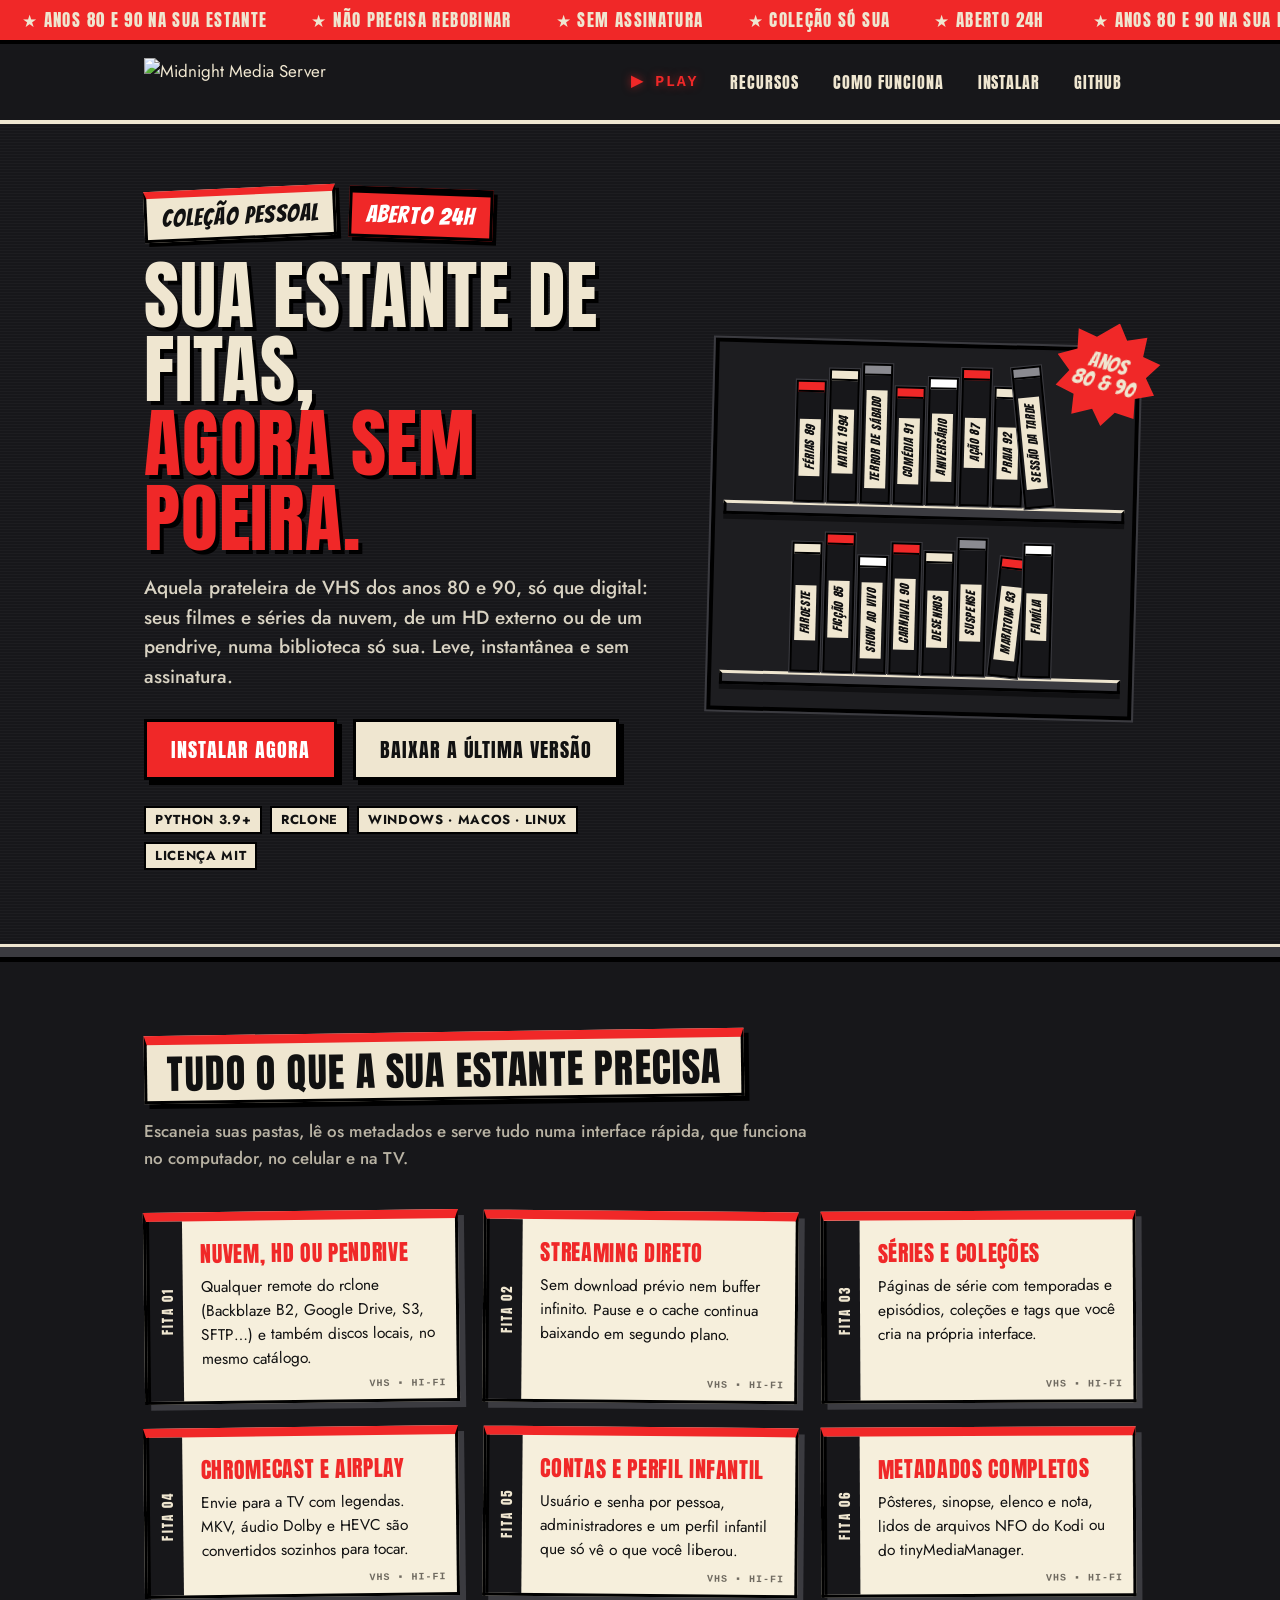
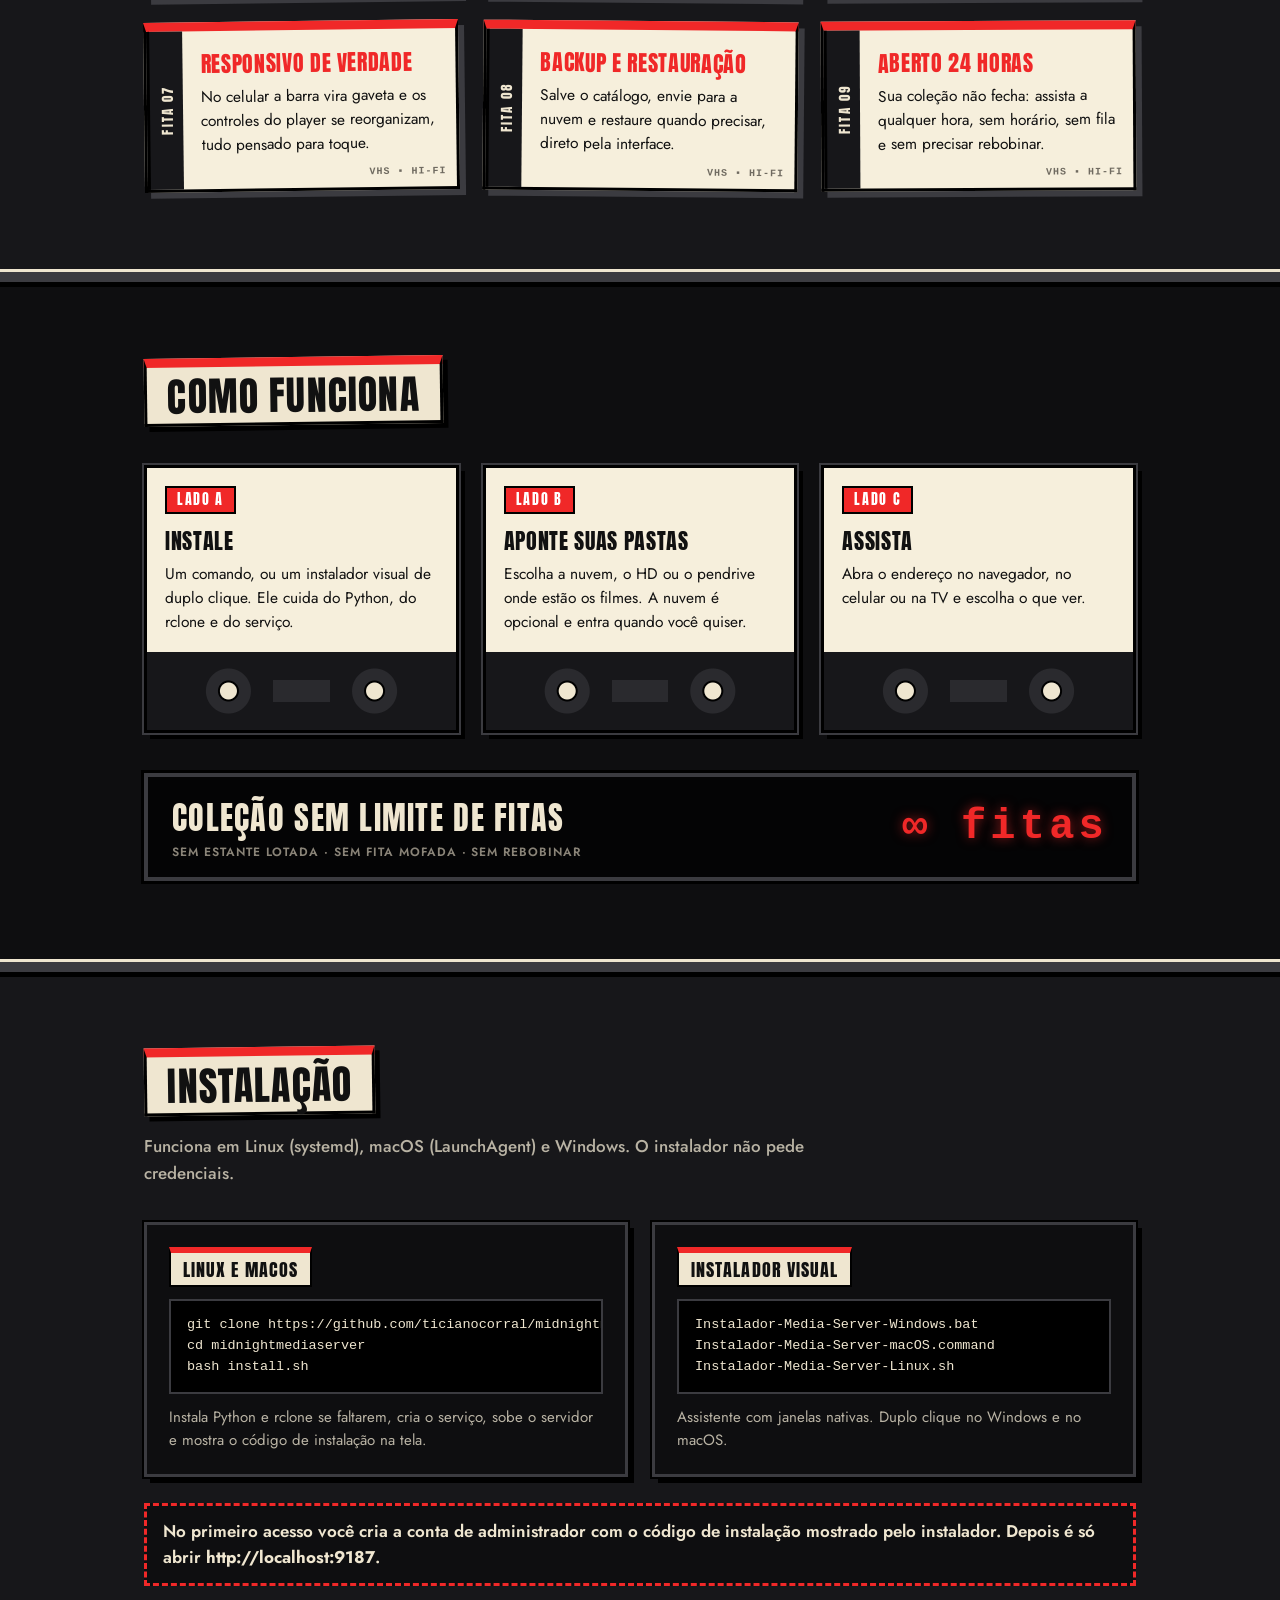
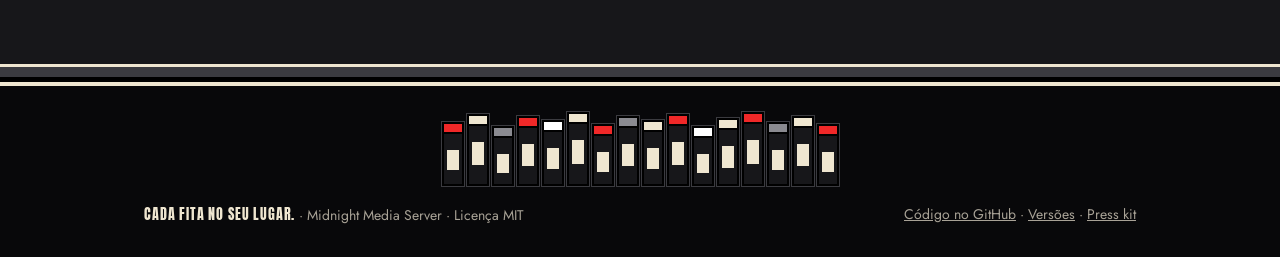
==== commit d731b526: "style: tema de estante de VHS em toda a landing (capas, cassetes, prateleiras) Co-Authored-By: Claud" ====
--- a/docs/index.html
+++ b/docs/index.html
@@ -11,7 +11,7 @@
 <link href="https://fonts.googleapis.com/css2?family=Anton&family=Bangers&family=Jost:wght@400;500;600;700&display=swap" rel="stylesheet">
 <style>
   :root {
-    --blue: #2a2a2e; --blue2: #0e0e10; --yellow: #efe6d0; --red: #f02828; --cream: #faf6ea; --ink: #111;
+    --bg: #0e0e10; --bg2: #17171a; --panel: #2a2a2e; --edge: #3b3b40; --cream: #efe6d0; --paper: #f6efdc; --red: #f02828; --ink: #111;
     --font: 'Jost', Futura, 'Century Gothic', 'Segoe UI', sans-serif;
     --display: 'Anton', Impact, 'Arial Narrow Bold', sans-serif;
     --comic: 'Bangers', Impact, cursive;
@@ -19,105 +19,114 @@
   }
   *, *::before, *::after { box-sizing: border-box; margin: 0; padding: 0; }
   html { scroll-behavior: smooth; }
-  body {
-    font-family: var(--font); color: var(--ink); line-height: 1.5; font-size: 17px; background: var(--cream);
-    background-image: radial-gradient(rgba(232,17,45,.13) 1.6px, transparent 1.8px); background-size: 14px 14px;
-  }
+  body { font-family: var(--font); background: var(--bg); color: var(--cream); line-height: 1.55; font-size: 17px; }
   a { color: inherit; text-decoration: none; }
   :focus-visible { outline: 3px solid var(--red); outline-offset: 2px; }
   .wrap { max-width: 1040px; margin: 0 auto; padding: 0 24px; }
 
-  /* faixa de oferta rolando */
-  .marquee { background: var(--red); color: var(--yellow); font-family: var(--display); letter-spacing: .06em; text-transform: uppercase; font-size: 18px; overflow: hidden; white-space: nowrap; border-bottom: 4px solid var(--ink); }
-  .marquee div { display: inline-block; padding: 7px 0; animation: roll 28s linear infinite; }
+  /* faixa de etiquetas rolando */
+  .marquee { background: var(--red); color: var(--cream); font-family: var(--display); letter-spacing: .08em; text-transform: uppercase; font-size: 17px; overflow: hidden; white-space: nowrap; border-bottom: 4px solid #000; }
+  .marquee div { display: inline-block; padding: 7px 0; animation: roll 30s linear infinite; }
   .marquee span { margin: 0 22px; }
   @keyframes roll { from { transform: translateX(0); } to { transform: translateX(-50%); } }
 
-  header.top { background: var(--blue); border-bottom: 6px solid var(--yellow); }
+  header.top { background: var(--bg2); border-bottom: 4px solid var(--cream); }
   header.top .wrap { display: flex; align-items: center; justify-content: space-between; height: 76px; gap: 16px; }
   header.top img { height: 48px; display: block; }
-  header.top nav { display: flex; gap: 8px; font-family: var(--display); letter-spacing: .05em; text-transform: uppercase; font-size: 16px; }
-  header.top nav a { color: #fff; padding: 6px 12px; border: 2px solid transparent; }
-  header.top nav a:hover { background: var(--yellow); color: var(--ink); border-color: var(--ink); transform: rotate(-2deg); }
-
-  /* herói: cartaz */
-  .hero { padding: 64px 0 80px; background: var(--blue); border-bottom: 6px solid var(--ink); }
-  .hero .wrap { display: grid; grid-template-columns: 1.15fr .85fr; gap: 48px; align-items: center; }
-  .hero-text { color: #fff; }
-  .kicker { display: inline-block; background: var(--yellow); color: var(--ink); font-family: var(--comic); font-size: 24px; letter-spacing: .05em; padding: 2px 14px; border: 3px solid var(--ink); transform: rotate(-2.5deg); box-shadow: 4px 4px 0 var(--ink); }
-  .kicker.open { background: var(--red); color: #fff; transform: rotate(2deg); margin-left: 8px; }
-  h1 { margin-top: 18px; font-family: var(--display); font-weight: 400; text-transform: uppercase; font-size: clamp(42px, 7vw, 76px); line-height: .98; letter-spacing: .01em; text-shadow: 4px 4px 0 var(--ink); }
+  header.top .right { display: flex; align-items: center; gap: 18px; }
+  .osd { font-family: var(--mono); font-weight: 700; font-size: 15px; letter-spacing: .12em; color: var(--red); text-shadow: 0 0 8px rgba(240,40,40,.55); animation: blink 2.4s steps(2) infinite; }
+  @keyframes blink { 0%, 70% { opacity: 1; } 71%, 100% { opacity: .35; } }
+  header.top nav { display: flex; gap: 6px; font-family: var(--display); letter-spacing: .06em; text-transform: uppercase; font-size: 16px; }
+  header.top nav a { padding: 6px 12px; border: 2px solid transparent; }
+  header.top nav a:hover { background: var(--cream); color: var(--ink); border-color: #000; transform: rotate(-2deg); }
+
+  /* cada bloco repousa numa prateleira */
+  section, .hero { position: relative; }
+  section::after, .hero::after { content: ""; position: absolute; left: 0; right: 0; bottom: 0; height: 18px; background: var(--edge); border-top: 3px solid var(--cream); border-bottom: 5px solid #000; }
+
+  .hero { padding: 64px 0 92px; background: var(--bg2); overflow: hidden; }
+  .hero::before { content: ""; position: absolute; inset: 0; pointer-events: none; background: repeating-linear-gradient(0deg, rgba(255,255,255,.028) 0 1px, transparent 1px 3px); }
+  .hero .wrap { position: relative; display: grid; grid-template-columns: 1.1fr .9fr; gap: 48px; align-items: center; }
+  .kicker { display: inline-block; background: var(--cream); color: var(--ink); font-family: var(--comic); font-size: 24px; letter-spacing: .05em; padding: 2px 14px; border: 3px solid #000; border-top: 7px solid var(--red); transform: rotate(-2.5deg); box-shadow: 4px 4px 0 #000; }
+  .kicker.open { background: var(--red); color: #fff; border-top-color: #000; transform: rotate(2deg); margin-left: 8px; }
+  h1 { margin-top: 18px; font-family: var(--display); font-weight: 400; text-transform: uppercase; font-size: clamp(42px, 7vw, 76px); line-height: .98; letter-spacing: .01em; text-shadow: 4px 4px 0 #000; }
   h1 em { font-style: normal; color: var(--red); display: block; }
   .lead { margin-top: 18px; font-size: 19px; font-weight: 500; max-width: 33em; color: #d8d2c2; }
   .cta { margin-top: 28px; display: flex; flex-wrap: wrap; gap: 16px; }
-  .btn {
-    display: inline-block; padding: 12px 24px; font-family: var(--display); font-size: 20px; letter-spacing: .05em; text-transform: uppercase;
-    background: #fff; color: var(--ink); border: 3px solid var(--ink); box-shadow: 5px 5px 0 var(--ink); transition: transform .12s ease, box-shadow .12s ease;
-  }
-  .btn:hover { transform: translate(-2px,-2px) rotate(-1deg); box-shadow: 7px 7px 0 var(--ink); }
-  .btn:active { transform: translate(4px,4px); box-shadow: 1px 1px 0 var(--ink); }
+  .btn { display: inline-block; padding: 12px 24px; font-family: var(--display); font-size: 20px; letter-spacing: .05em; text-transform: uppercase; background: var(--cream); color: var(--ink); border: 3px solid #000; box-shadow: 5px 5px 0 #000; transition: transform .12s ease, box-shadow .12s ease; }
+  .btn:hover { transform: translate(-2px,-2px) rotate(-1deg); box-shadow: 7px 7px 0 #000; }
+  .btn:active { transform: translate(4px,4px); box-shadow: 1px 1px 0 #000; }
   .btn.primary { background: var(--red); color: #fff; }
   .badges { margin-top: 26px; display: flex; flex-wrap: wrap; gap: 8px; }
-  .badges span { font-size: 13px; font-weight: 700; text-transform: uppercase; letter-spacing: .05em; color: var(--ink); background: var(--yellow); border: 2px solid var(--ink); padding: 2px 9px; }
-
-  .shelf { position: relative; background: #1d1d20; border: 4px solid var(--ink); box-shadow: 8px 8px 0 var(--ink); padding: 18px 16px 6px; transform: rotate(1.5deg); }
+  .badges span { font-size: 13px; font-weight: 700; text-transform: uppercase; letter-spacing: .05em; color: var(--ink); background: var(--cream); border: 2px solid #000; padding: 2px 9px; }
+
+  /* estante do herói */
+  .shelf { position: relative; background: #1d1d20; border: 4px solid #000; outline: 2px solid var(--edge); padding: 18px 16px 6px; transform: rotate(1.5deg); }
   .shelf .vcr-top { display: block; width: 62%; max-width: 250px; height: auto; margin: 0 auto -2px; }
-  .shelf .row { display: flex; align-items: flex-end; justify-content: center; gap: 3px; padding: 0 4px; min-height: 134px; }
-  .shelf .board { height: 14px; background: #3b3b40; border: 3px solid var(--ink); border-top-color: var(--yellow); margin: 0 -8px 16px; box-shadow: 0 5px 0 rgba(0,0,0,.45); }
-  .tape { position: relative; flex: 0 0 auto; width: 30px; height: var(--h, 120px); background: #17171a; border: 2px solid var(--ink); outline: 1px solid #3b3b40; display: flex; justify-content: center; align-items: center; transform: rotate(var(--r, 0deg)); transform-origin: bottom center; }
-  .tape::before { content: ""; position: absolute; left: 0; right: 0; top: 0; height: 10px; background: var(--c, var(--red)); border-bottom: 2px solid var(--ink); }
-  .tape b { writing-mode: vertical-rl; transform: rotate(180deg); background: var(--yellow); color: var(--ink); font-family: var(--display); font-weight: 400; font-size: 11px; letter-spacing: .06em; text-transform: uppercase; padding: 6px 2px; margin-top: 12px; max-height: calc(100% - 20px); overflow: hidden; white-space: nowrap; }
-  .burst {
-    position: absolute; top: -30px; right: -22px; width: 104px; height: 104px; display: grid; place-items: center; text-align: center;
-    background: var(--red); color: var(--yellow); font-family: var(--comic); font-size: 21px; line-height: .95; letter-spacing: .03em; transform: rotate(14deg);
-    clip-path: polygon(50% 0, 61% 14%, 79% 6%, 80% 25%, 98% 28%, 88% 44%, 100% 58%, 83% 66%, 87% 85%, 68% 84%, 58% 100%, 46% 86%, 28% 96%, 25% 77%, 6% 73%, 15% 56%, 0 44%, 17% 34%, 13% 15%, 32% 18%);
-    filter: drop-shadow(3px 3px 0 var(--ink));
-  }
-
-  section { padding: 70px 0; border-top: 5px dashed var(--ink); }
-  section.alt { background: var(--yellow); }
-  h2 { font-family: var(--display); font-weight: 400; font-size: clamp(30px, 5vw, 46px); text-transform: uppercase; letter-spacing: .02em; line-height: 1.05; color: var(--blue); text-shadow: 3px 3px 0 rgba(17,17,17,.18); }
-  .sub { margin-top: 10px; font-weight: 500; max-width: 40em; }
-  .grid { margin-top: 38px; display: grid; grid-template-columns: repeat(3, 1fr); gap: 22px; }
-  .card { position: relative; background: #fff; border: 3px solid var(--ink); box-shadow: 6px 6px 0 var(--ink); padding: 26px 20px 20px; }
-  .card:nth-child(3n+1) { transform: rotate(-.8deg); } .card:nth-child(3n+2) { transform: rotate(.6deg); } .card:nth-child(3n) { transform: rotate(-.3deg); }
-  .card::before { content: "★ NOVIDADE"; position: absolute; top: -13px; left: 14px; background: var(--red); color: #fff; font-family: var(--display); font-size: 13px; letter-spacing: .1em; padding: 1px 9px; border: 2px solid var(--ink); }
-  .card:nth-child(even)::before { content: "★ LANÇAMENTO"; background: var(--blue); }
-  .card:nth-child(3n)::before { content: "★ EM DESTAQUE"; background: var(--ink); color: var(--yellow); }
+  .row { display: flex; align-items: flex-end; justify-content: center; gap: 3px; padding: 0 4px; min-height: 134px; }
+  .board { height: 14px; background: var(--edge); border: 3px solid #000; border-top-color: var(--cream); margin: 0 -8px 16px; box-shadow: 0 5px 0 rgba(0,0,0,.45); }
+  .tape { position: relative; flex: 0 0 auto; width: 30px; height: var(--h, 120px); background: #17171a; border: 2px solid #000; outline: 1px solid var(--edge); display: flex; justify-content: center; align-items: center; transform: rotate(var(--r, 0deg)); transform-origin: bottom center; }
+  .tape::before { content: ""; position: absolute; left: 0; right: 0; top: 0; height: 10px; background: var(--c, var(--red)); border-bottom: 2px solid #000; }
+  .tape b { writing-mode: vertical-rl; transform: rotate(180deg); background: var(--cream); color: var(--ink); font-family: var(--display); font-weight: 400; font-size: 11px; letter-spacing: .06em; text-transform: uppercase; padding: 6px 2px; margin-top: 12px; max-height: calc(100% - 20px); overflow: hidden; white-space: nowrap; }
+  .burst { position: absolute; top: -30px; right: -22px; width: 104px; height: 104px; display: grid; place-items: center; text-align: center; background: var(--red); color: var(--cream); font-family: var(--comic); font-size: 21px; line-height: .95; letter-spacing: .03em; transform: rotate(14deg); clip-path: polygon(50% 0, 61% 14%, 79% 6%, 80% 25%, 98% 28%, 88% 44%, 100% 58%, 83% 66%, 87% 85%, 68% 84%, 58% 100%, 46% 86%, 28% 96%, 25% 77%, 6% 73%, 15% 56%, 0 44%, 17% 34%, 13% 15%, 32% 18%); filter: drop-shadow(3px 3px 0 #000); }
+
+  section { padding: 70px 0 96px; background: var(--bg); }
+  section.alt { background: var(--bg2); }
+  /* título = etiqueta colada na lombada */
+  h2 { display: inline-block; background: var(--cream); color: var(--ink); font-family: var(--display); font-weight: 400; font-size: clamp(26px, 4.4vw, 40px); text-transform: uppercase; letter-spacing: .03em; line-height: 1.05; padding: 8px 20px 6px; border: 3px solid #000; border-top: 9px solid var(--red); box-shadow: 5px 5px 0 #000; transform: rotate(-.8deg); }
+  .sub { margin-top: 18px; font-weight: 500; max-width: 40em; color: #b9b3a4; }
+
+  /* cada recurso = capa de VHS (lombada à esquerda) */
+  .grid { margin-top: 40px; display: grid; grid-template-columns: repeat(3, 1fr); gap: 24px; counter-reset: fita; }
+  .card { counter-increment: fita; position: relative; background: var(--paper); color: var(--ink); border: 3px solid #000; border-top: 9px solid var(--red); box-shadow: 6px 6px 0 var(--edge); padding: 16px 16px 16px 54px; min-height: 170px; }
+  .card:nth-child(3n+1) { transform: rotate(-.7deg); } .card:nth-child(3n+2) { transform: rotate(.5deg); } .card:nth-child(3n) { transform: rotate(-.3deg); }
+  .card::before { content: "FITA " counter(fita, decimal-leading-zero); position: absolute; left: 0; top: 0; bottom: 0; width: 36px; background: #17171a; color: var(--cream); border-right: 3px solid #000; writing-mode: vertical-rl; transform: rotate(180deg); text-align: center; line-height: 36px; font-family: var(--display); font-size: 13px; letter-spacing: .16em; }
+  .card::after { content: "VHS ▪ HI-FI"; position: absolute; right: 10px; bottom: 8px; font-family: var(--mono); font-size: 10px; font-weight: 700; letter-spacing: .1em; color: #6f6a60; }
   .card h3 { font-family: var(--display); font-weight: 400; font-size: 22px; letter-spacing: .03em; text-transform: uppercase; color: var(--red); margin-bottom: 4px; }
-  .card p { font-size: 15.5px; }
-
-  .steps { margin-top: 38px; display: grid; grid-template-columns: repeat(3, 1fr); gap: 22px; counter-reset: s; }
-  .step { counter-increment: s; background: #fff; border: 3px solid var(--ink); box-shadow: 6px 6px 0 var(--ink); padding: 20px; position: relative; }
-  .step::before { content: counter(s); display: grid; place-items: center; width: 54px; height: 54px; margin-bottom: 8px; border-radius: 50%; background: var(--red); color: var(--yellow); border: 3px solid var(--ink); font-family: var(--comic); font-size: 32px; box-shadow: 3px 3px 0 var(--ink); }
+  .card p { font-size: 15.5px; padding-bottom: 14px; }
+
+  /* passos = fitas cassete */
+  .steps { margin-top: 40px; display: grid; grid-template-columns: repeat(3, 1fr); gap: 24px; counter-reset: s; }
+  .step { counter-increment: s; position: relative; color: var(--ink); border: 3px solid #000; outline: 2px solid var(--edge); padding: 18px 18px 96px; box-shadow: 6px 6px 0 #000; background: linear-gradient(var(--paper) 0 calc(100% - 78px), #17171a calc(100% - 78px)); }
+  .step::before { content: "LADO " counter(s, upper-alpha); display: inline-block; background: var(--red); color: #fff; font-family: var(--display); font-size: 14px; letter-spacing: .12em; padding: 1px 10px; border: 2px solid #000; margin-bottom: 10px; }
+  .step::after { content: ""; position: absolute; left: 14px; right: 14px; bottom: 10px; height: 58px;
+    background:
+      radial-gradient(circle at 24% 50%, var(--cream) 0 8px, #000 9px 10px, #2a2a2e 11px 22px, transparent 23px),
+      radial-gradient(circle at 76% 50%, var(--cream) 0 8px, #000 9px 10px, #2a2a2e 11px 22px, transparent 23px),
+      linear-gradient(90deg, transparent 40%, #2a2a2e 40% 60%, transparent 60%); background-size: 100% 100%, 100% 100%, 100% 22px; background-repeat: no-repeat; background-position: 0 0, 0 0, 0 50%; }
   .step h3 { font-family: var(--display); font-weight: 400; font-size: 22px; letter-spacing: .03em; text-transform: uppercase; margin-bottom: 4px; }
   .step p { font-size: 15.5px; }
 
-  .install { margin-top: 34px; display: grid; grid-template-columns: 1fr 1fr; gap: 22px; }
-  .box { background: #fff; border: 3px solid var(--ink); box-shadow: 6px 6px 0 var(--ink); padding: 22px; }
-  .box h3 { font-family: var(--display); font-weight: 400; font-size: 21px; letter-spacing: .04em; text-transform: uppercase; color: var(--blue); margin-bottom: 10px; }
-  pre { background: var(--ink); border: 3px solid var(--ink); padding: 14px 16px; overflow-x: auto; font-family: var(--mono); font-size: 13.5px; color: var(--yellow); line-height: 1.55; }
-  .box p { font-size: 15px; margin-top: 10px; }
-  .note { margin-top: 26px; font-weight: 600; background: #fff; border: 3px dashed var(--red); padding: 12px 16px; }
-
-  /* cupom */
-  .coupon { margin-top: 40px; background: var(--cream); border: 4px dashed var(--red); padding: 18px 24px; display: flex; align-items: center; justify-content: space-between; gap: 18px; flex-wrap: wrap; }
-  .coupon strong { font-family: var(--display); font-weight: 400; font-size: clamp(24px, 4vw, 36px); text-transform: uppercase; letter-spacing: .03em; color: var(--red); }
-  .coupon .price { font-family: var(--comic); font-size: 46px; color: var(--blue); line-height: 1; }
-  .coupon small { display: block; font-size: 12px; font-weight: 600; text-transform: uppercase; letter-spacing: .06em; }
-
-  footer { background: var(--blue2); color: #a8a296; border-top: 6px solid var(--yellow); padding: 28px 0; font-size: 14px; }
-  footer .wrap { display: flex; justify-content: space-between; flex-wrap: wrap; gap: 12px; }
-  footer a { text-decoration: underline; } footer a:hover { color: var(--yellow); }
-  footer .rewind { color: var(--yellow); font-family: var(--display); letter-spacing: .06em; text-transform: uppercase; }
+  /* contador de fitas (display de LED do videocassete) */
+  .coupon { margin-top: 40px; background: #040405; border: 4px solid var(--edge); outline: 3px solid #000; padding: 16px 24px; display: flex; align-items: center; justify-content: space-between; gap: 18px; flex-wrap: wrap; }
+  .coupon strong { font-family: var(--display); font-weight: 400; font-size: clamp(22px, 3.6vw, 32px); text-transform: uppercase; letter-spacing: .04em; color: var(--cream); }
+  .coupon .price { font-family: var(--mono); font-weight: 700; font-size: 42px; letter-spacing: .1em; color: var(--red); text-shadow: 0 0 12px rgba(240,40,40,.6); line-height: 1; }
+  .coupon small { display: block; font-size: 12px; font-weight: 600; text-transform: uppercase; letter-spacing: .08em; color: #8a8478; }
+
+  .install { margin-top: 36px; display: grid; grid-template-columns: 1fr 1fr; gap: 24px; }
+  .box { min-width: 0; background: var(--bg); border: 3px solid var(--edge); outline: 2px solid #000; padding: 22px; box-shadow: 6px 6px 0 #000; }
+  .box h3 { display: inline-block; background: var(--cream); color: var(--ink); border-top: 6px solid var(--red); border-left: 2px solid #000; border-right: 2px solid #000; border-bottom: 2px solid #000; font-family: var(--display); font-weight: 400; font-size: 18px; letter-spacing: .06em; text-transform: uppercase; padding: 3px 12px 1px; margin-bottom: 12px; }
+  pre { background: #000; border: 2px solid var(--edge); padding: 14px 16px; overflow-x: auto; font-family: var(--mono); font-size: 13.5px; color: var(--cream); line-height: 1.55; }
+  .box p { font-size: 15px; margin-top: 12px; color: #b9b3a4; }
+  .note { margin-top: 26px; font-weight: 600; border: 3px dashed var(--red); padding: 12px 16px; background: var(--bg); }
+
+  footer { background: #08080a; color: #a8a296; padding: 26px 0 30px; font-size: 14px; border-top: 4px solid var(--cream); }
+  footer .row { min-height: 0; align-items: flex-end; padding-bottom: 0; margin-bottom: 18px; }
+  .tape.mini { width: 22px; }
+  .tape.mini::after { content: ""; position: absolute; left: 3px; right: 3px; top: 26px; height: 34%; background: var(--cream); }
+  footer .wrap.f { display: flex; justify-content: space-between; flex-wrap: wrap; gap: 12px; }
+  footer a { text-decoration: underline; } footer a:hover { color: var(--cream); }
+  footer .rewind { color: var(--cream); font-family: var(--display); letter-spacing: .06em; text-transform: uppercase; }
 
   @media (max-width: 820px) {
-    .hero { padding: 44px 0 56px; }
+    .hero { padding: 44px 0 70px; }
     .hero .wrap, .install { grid-template-columns: 1fr; }
     .grid, .steps { grid-template-columns: 1fr; }
     header.top nav { display: none; }
-    section { padding: 50px 0; }
+    section { padding: 50px 0 76px; }
     .shelf { margin: 8px 12px 0 0; }
+    .row { min-height: 110px; }
+    .tape { width: 26px; }
   }
   @media (prefers-reduced-motion: reduce) { * { transition: none !important; animation: none !important; } html { scroll-behavior: auto; } .marquee { white-space: normal; } }
 </style>
@@ -132,12 +141,15 @@
 <header class="top">
   <div class="wrap">
     <a href="#"><img src="assets/vcr-logo.svg" alt="Midnight Media Server"></a>
+    <div class="right">
+    <span class="osd" aria-hidden="true">▶ PLAY</span>
     <nav>
       <a href="#recursos">Recursos</a>
       <a href="#como-funciona">Como funciona</a>
       <a href="#instalar">Instalar</a>
       <a href="https://github.com/ticianocorral/midnightmediaserver">GitHub</a>
     </nav>
+    </div>
   </div>
 </header>
 
@@ -244,7 +256,8 @@
 </main>
 
 <footer>
-  <div class="wrap">
+  <div class="wrap"><div class="row" aria-hidden="true"><i class="tape mini" style="--h:64px;--c:#f02828"></i><i class="tape mini" style="--h:72px;--c:#efe6d0"></i><i class="tape mini" style="--h:60px;--c:#8a8a90"></i><i class="tape mini" style="--h:70px;--c:#f02828"></i><i class="tape mini" style="--h:66px;--c:#fff"></i><i class="tape mini" style="--h:74px;--c:#efe6d0"></i><i class="tape mini" style="--h:62px;--c:#f02828"></i><i class="tape mini" style="--h:70px;--c:#8a8a90"></i><i class="tape mini" style="--h:66px;--c:#efe6d0"></i><i class="tape mini" style="--h:72px;--c:#f02828"></i><i class="tape mini" style="--h:60px;--c:#fff"></i><i class="tape mini" style="--h:68px;--c:#efe6d0"></i><i class="tape mini" style="--h:74px;--c:#f02828"></i><i class="tape mini" style="--h:64px;--c:#8a8a90"></i><i class="tape mini" style="--h:70px;--c:#efe6d0"></i><i class="tape mini" style="--h:62px;--c:#f02828"></i></div></div>
+  <div class="wrap f">
     <span><span class="rewind">Cada fita no seu lugar.</span> · Midnight Media Server · Licença MIT</span>
     <span><a href="https://github.com/ticianocorral/midnightmediaserver">Código no GitHub</a> · <a href="https://github.com/ticianocorral/midnightmediaserver/releases">Versões</a> · <a href="press/">Press kit</a></span>
   </div>
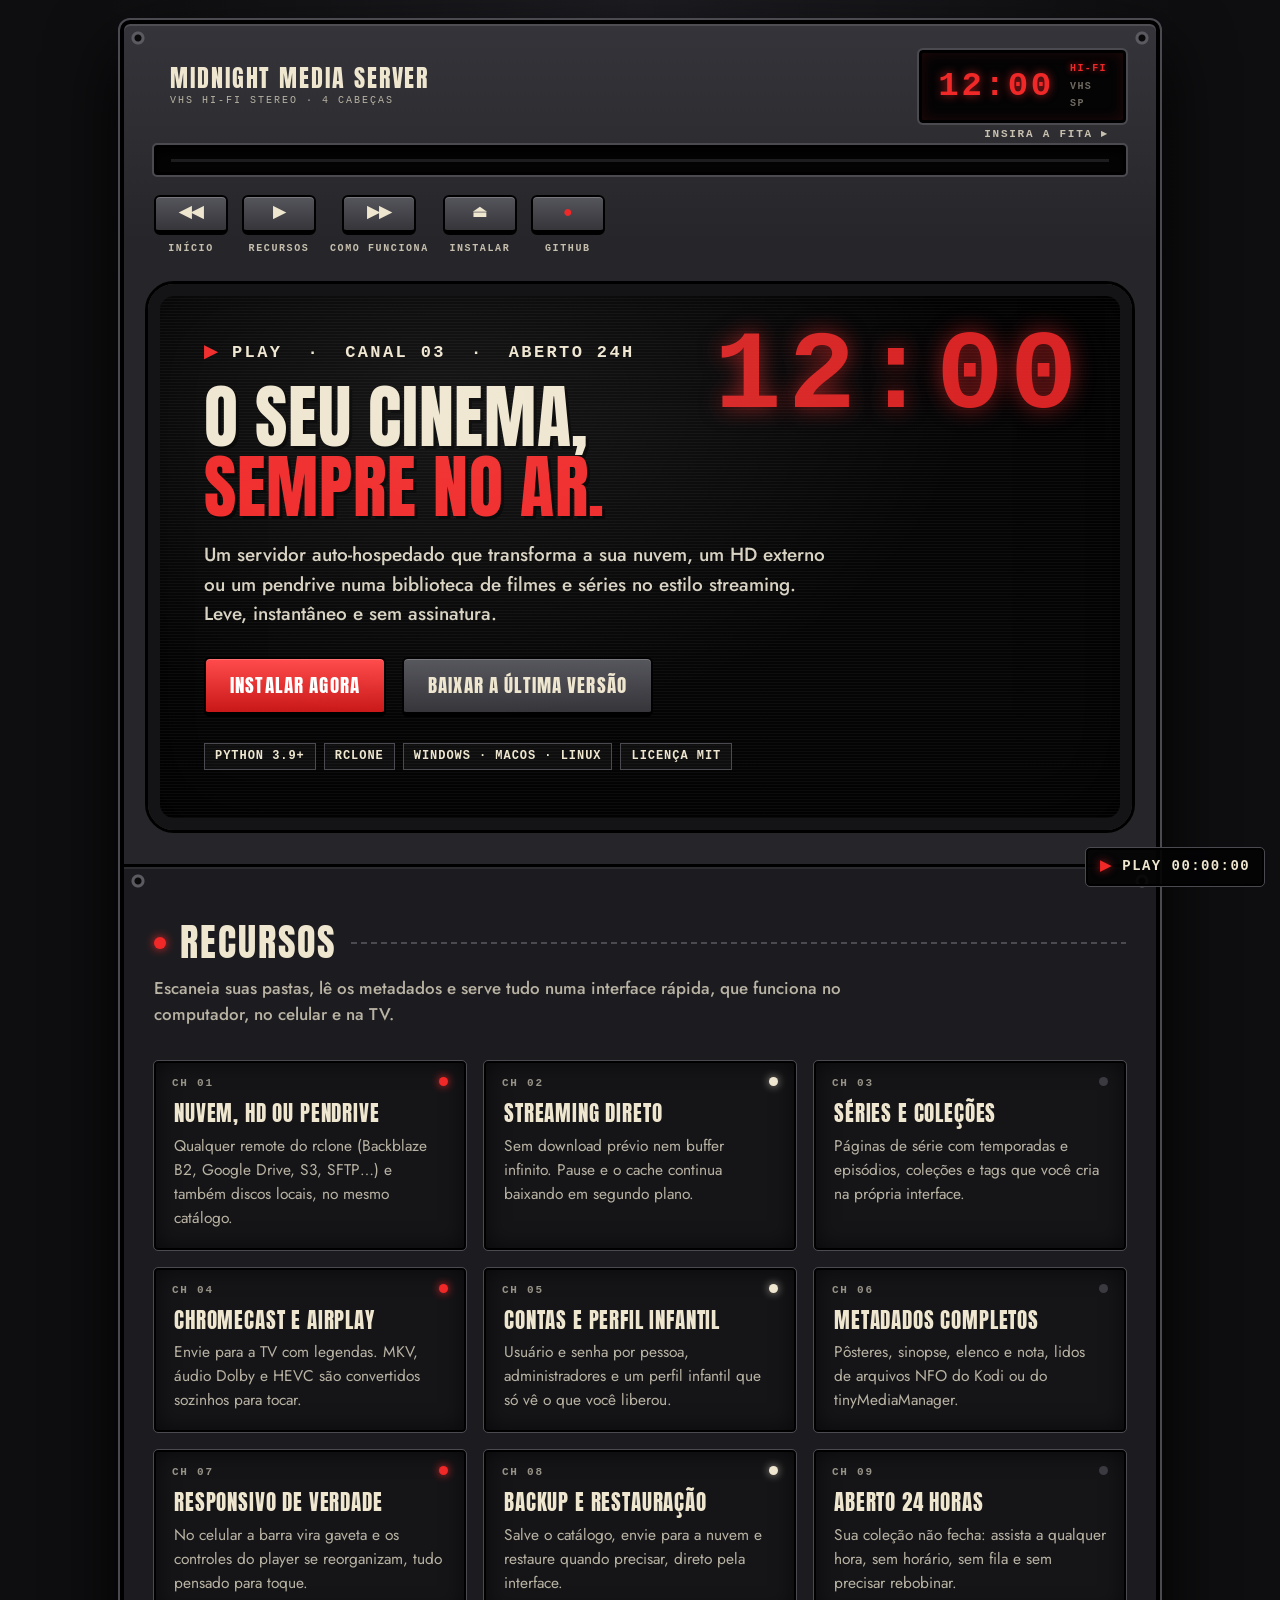
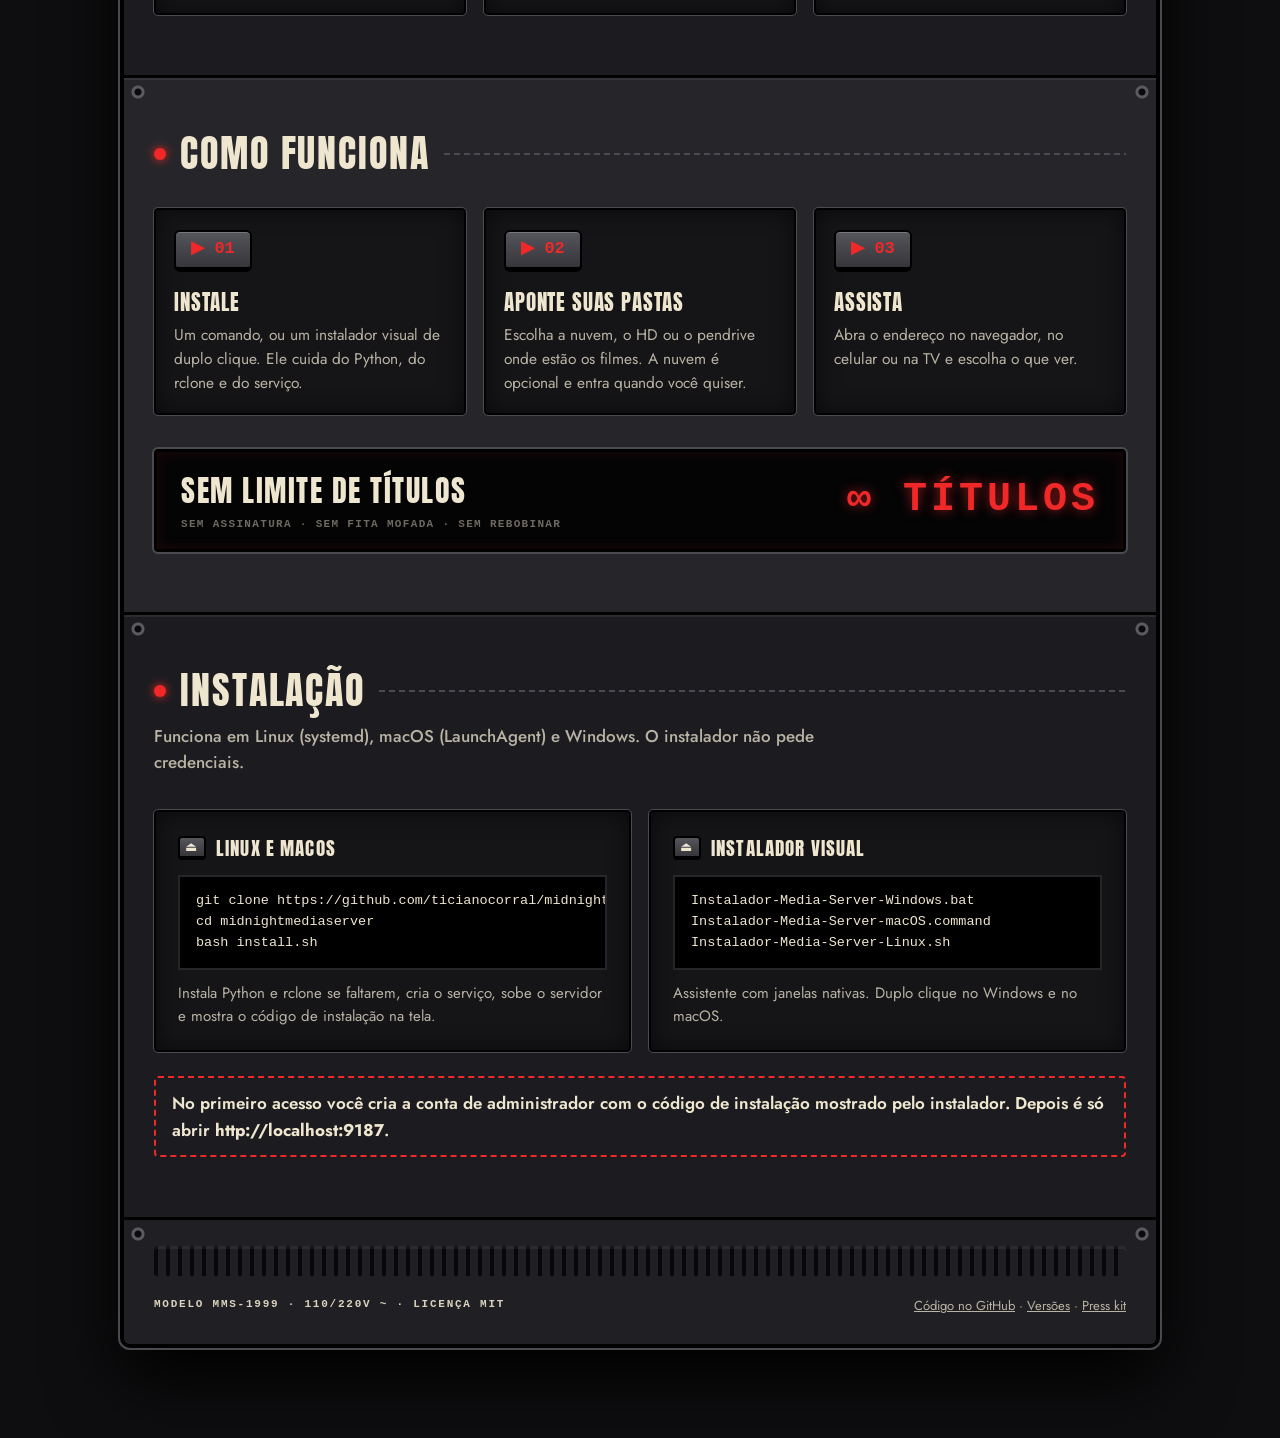
==== commit 2cdea7a6: "style: landing como painel de videocassete (display de LED, teclas, tela de TV e contador de fita) C" ====
--- a/docs/index.html
+++ b/docs/index.html
@@ -8,198 +8,181 @@
 <link rel="icon" href="assets/favicon.svg">
 <link rel="preconnect" href="https://fonts.googleapis.com">
 <link rel="preconnect" href="https://fonts.gstatic.com" crossorigin>
-<link href="https://fonts.googleapis.com/css2?family=Anton&family=Bangers&family=Jost:wght@400;500;600;700&display=swap" rel="stylesheet">
+<link href="https://fonts.googleapis.com/css2?family=Anton&family=Jost:wght@400;500;600;700&display=swap" rel="stylesheet">
 <style>
   :root {
-    --bg: #0e0e10; --bg2: #17171a; --panel: #2a2a2e; --edge: #3b3b40; --cream: #efe6d0; --paper: #f6efdc; --red: #f02828; --ink: #111;
+    --bg: #0e0e10; --body: #26262a; --body2: #34343a; --edge: #4a4a50; --cream: #efe6d0; --muted: #b9b3a4; --red: #f02828; --ink: #08080a;
     --font: 'Jost', Futura, 'Century Gothic', 'Segoe UI', sans-serif;
     --display: 'Anton', Impact, 'Arial Narrow Bold', sans-serif;
-    --comic: 'Bangers', Impact, cursive;
     --mono: ui-monospace, SFMono-Regular, Menlo, Consolas, monospace;
+    --screw: radial-gradient(circle at 14px 14px, #0a0a0b 0 3px, #5a5a60 4px 6px, transparent 7px), radial-gradient(circle at calc(100% - 14px) 14px, #0a0a0b 0 3px, #5a5a60 4px 6px, transparent 7px);
   }
   *, *::before, *::after { box-sizing: border-box; margin: 0; padding: 0; }
   html { scroll-behavior: smooth; }
-  body { font-family: var(--font); background: var(--bg); color: var(--cream); line-height: 1.55; font-size: 17px; }
+  body { font-family: var(--font); background: var(--bg); background-image: radial-gradient(ellipse at 50% 0, #1d1d22 0, transparent 60%); color: var(--cream); line-height: 1.55; font-size: 17px; padding: 20px 14px 90px; }
   a { color: inherit; text-decoration: none; }
   :focus-visible { outline: 3px solid var(--red); outline-offset: 2px; }
-  .wrap { max-width: 1040px; margin: 0 auto; padding: 0 24px; }
-
-  /* faixa de etiquetas rolando */
-  .marquee { background: var(--red); color: var(--cream); font-family: var(--display); letter-spacing: .08em; text-transform: uppercase; font-size: 17px; overflow: hidden; white-space: nowrap; border-bottom: 4px solid #000; }
-  .marquee div { display: inline-block; padding: 7px 0; animation: roll 30s linear infinite; }
-  .marquee span { margin: 0 22px; }
-  @keyframes roll { from { transform: translateX(0); } to { transform: translateX(-50%); } }
-
-  header.top { background: var(--bg2); border-bottom: 4px solid var(--cream); }
-  header.top .wrap { display: flex; align-items: center; justify-content: space-between; height: 76px; gap: 16px; }
-  header.top img { height: 48px; display: block; }
-  header.top .right { display: flex; align-items: center; gap: 18px; }
-  .osd { font-family: var(--mono); font-weight: 700; font-size: 15px; letter-spacing: .12em; color: var(--red); text-shadow: 0 0 8px rgba(240,40,40,.55); animation: blink 2.4s steps(2) infinite; }
-  @keyframes blink { 0%, 70% { opacity: 1; } 71%, 100% { opacity: .35; } }
-  header.top nav { display: flex; gap: 6px; font-family: var(--display); letter-spacing: .06em; text-transform: uppercase; font-size: 16px; }
-  header.top nav a { padding: 6px 12px; border: 2px solid transparent; }
-  header.top nav a:hover { background: var(--cream); color: var(--ink); border-color: #000; transform: rotate(-2deg); }
-
-  /* cada bloco repousa numa prateleira */
-  section, .hero { position: relative; }
-  section::after, .hero::after { content: ""; position: absolute; left: 0; right: 0; bottom: 0; height: 18px; background: var(--edge); border-top: 3px solid var(--cream); border-bottom: 5px solid #000; }
-
-  .hero { padding: 64px 0 92px; background: var(--bg2); overflow: hidden; }
-  .hero::before { content: ""; position: absolute; inset: 0; pointer-events: none; background: repeating-linear-gradient(0deg, rgba(255,255,255,.028) 0 1px, transparent 1px 3px); }
-  .hero .wrap { position: relative; display: grid; grid-template-columns: 1.1fr .9fr; gap: 48px; align-items: center; }
-  .kicker { display: inline-block; background: var(--cream); color: var(--ink); font-family: var(--comic); font-size: 24px; letter-spacing: .05em; padding: 2px 14px; border: 3px solid #000; border-top: 7px solid var(--red); transform: rotate(-2.5deg); box-shadow: 4px 4px 0 #000; }
-  .kicker.open { background: var(--red); color: #fff; border-top-color: #000; transform: rotate(2deg); margin-left: 8px; }
-  h1 { margin-top: 18px; font-family: var(--display); font-weight: 400; text-transform: uppercase; font-size: clamp(42px, 7vw, 76px); line-height: .98; letter-spacing: .01em; text-shadow: 4px 4px 0 #000; }
+
+  /* chassi do aparelho */
+  .chassis { max-width: 1040px; margin: 0 auto; background: linear-gradient(180deg, var(--body2), var(--body) 220px, var(--body)); border: 4px solid #000; outline: 2px solid var(--edge); border-radius: 10px; box-shadow: 0 30px 70px #000, inset 0 2px 0 rgba(255,255,255,.12); overflow: hidden; }
+  .silk { font-family: var(--mono); font-size: 11px; font-weight: 700; letter-spacing: .16em; text-transform: uppercase; color: var(--cream); opacity: .8; }
+
+  /* frontal: marca, display, gaveta e teclas */
+  .face { position: relative; padding: 26px 30px 28px; background-image: var(--screw); }
+  .face .top { display: flex; align-items: center; justify-content: space-between; gap: 20px; flex-wrap: wrap; }
+  .brand { display: flex; align-items: center; gap: 16px; }
+  .brand img { height: 50px; display: block; }
+  .brand .name { font-family: var(--display); font-size: 24px; letter-spacing: .08em; text-transform: uppercase; line-height: 1; }
+  .brand .name small { display: block; font-family: var(--mono); font-size: 10px; letter-spacing: .2em; color: var(--muted); margin-top: 6px; }
+  .display { background: #040405; border: 3px solid #000; outline: 2px solid var(--edge); border-radius: 4px; padding: 8px 16px; display: flex; align-items: center; gap: 16px; box-shadow: inset 0 0 14px rgba(240,40,40,.12); }
+  .display .clock { font-family: var(--mono); font-weight: 700; font-size: 34px; letter-spacing: .08em; color: var(--red); text-shadow: 0 0 10px rgba(240,40,40,.7); line-height: 1; }
+  .display .clock i { font-style: normal; animation: blink 1s steps(2) infinite; }
+  .display .tags { display: grid; gap: 2px; font-family: var(--mono); font-size: 10px; font-weight: 700; letter-spacing: .14em; color: #6f6a60; }
+  .display .tags .on { color: var(--red); text-shadow: 0 0 6px rgba(240,40,40,.7); }
+  @keyframes blink { 0%, 50% { opacity: 1; } 51%, 100% { opacity: 0; } }
+
+  .slot { margin: 22px 0 20px; background: #040405; border: 3px solid #000; outline: 2px solid var(--edge); height: 30px; border-radius: 3px; position: relative; box-shadow: inset 0 6px 10px rgba(0,0,0,.8); }
+  .slot::after { content: ""; position: absolute; left: 14px; right: 14px; top: 11px; height: 3px; background: #1d1d20; }
+  .slot span { position: absolute; right: 14px; top: -22px; }
+
+  nav.keys { display: flex; flex-wrap: wrap; gap: 14px; }
+  .key { display: flex; flex-direction: column; align-items: center; gap: 6px; }
+  .key b { display: grid; place-items: center; min-width: 74px; height: 40px; padding: 0 14px; background: linear-gradient(#55555c, #35353a); border: 2px solid #000; border-bottom-width: 5px; border-radius: 6px; font-family: var(--mono); font-weight: 700; font-size: 16px; color: var(--cream); box-shadow: inset 0 1px 0 rgba(255,255,255,.2); transition: transform .08s ease, border-bottom-width .08s ease; }
+  .key:hover b { background: linear-gradient(#66666d, #424248); }
+  .key:active b { transform: translateY(3px); border-bottom-width: 2px; }
+  .key.rec b { color: var(--red); }
+  .key .silk { font-size: 10px; }
+
+  /* tela de TV */
+  .screen-wrap { padding: 0 24px 34px; }
+  .screen { position: relative; background: #050506; border: 12px solid #141416; border-radius: 26px; outline: 3px solid #000; padding: 44px 44px 48px; overflow: hidden; box-shadow: inset 0 0 90px rgba(0,0,0,.95), 0 0 0 2px var(--edge); }
+  .screen::before { content: ""; position: absolute; inset: 0; pointer-events: none; background: repeating-linear-gradient(0deg, rgba(255,255,255,.035) 0 1px, transparent 1px 3px); }
+  .screen::after { content: ""; position: absolute; inset: 0; pointer-events: none; background: radial-gradient(ellipse at 30% 20%, rgba(255,255,255,.07), transparent 55%); }
+  .screen .ghost { position: absolute; right: 36px; top: 26px; font-family: var(--mono); font-weight: 700; font-size: clamp(54px, 9vw, 112px); letter-spacing: .06em; color: var(--red); text-shadow: 0 0 22px rgba(240,40,40,.65); opacity: .9; line-height: 1; }
+  .screen .ghost i { font-style: normal; animation: blink 1s steps(2) infinite; }
+  .screen .in { position: relative; max-width: 640px; }
+  .osd-tag { font-family: var(--mono); font-weight: 700; font-size: 17px; letter-spacing: .14em; color: var(--cream); }
+  .osd-tag em { font-style: normal; color: var(--red); }
+  h1 { margin-top: 16px; font-family: var(--display); font-weight: 400; text-transform: uppercase; font-size: clamp(40px, 6.4vw, 70px); line-height: 1; letter-spacing: .01em; text-shadow: 3px 3px 0 #000; }
   h1 em { font-style: normal; color: var(--red); display: block; }
-  .lead { margin-top: 18px; font-size: 19px; font-weight: 500; max-width: 33em; color: #d8d2c2; }
+  .lead { margin-top: 18px; font-size: 19px; font-weight: 500; color: #d8d2c2; }
   .cta { margin-top: 28px; display: flex; flex-wrap: wrap; gap: 16px; }
-  .btn { display: inline-block; padding: 12px 24px; font-family: var(--display); font-size: 20px; letter-spacing: .05em; text-transform: uppercase; background: var(--cream); color: var(--ink); border: 3px solid #000; box-shadow: 5px 5px 0 #000; transition: transform .12s ease, box-shadow .12s ease; }
-  .btn:hover { transform: translate(-2px,-2px) rotate(-1deg); box-shadow: 7px 7px 0 #000; }
-  .btn:active { transform: translate(4px,4px); box-shadow: 1px 1px 0 #000; }
-  .btn.primary { background: var(--red); color: #fff; }
+  .btn { display: inline-block; padding: 12px 24px; font-family: var(--display); font-size: 19px; letter-spacing: .06em; text-transform: uppercase; background: linear-gradient(#55555c, #35353a); color: var(--cream); border: 2px solid #000; border-bottom-width: 5px; border-radius: 6px; box-shadow: inset 0 1px 0 rgba(255,255,255,.2); transition: transform .08s ease, border-bottom-width .08s ease; }
+  .btn:hover { filter: brightness(1.15); }
+  .btn:active { transform: translateY(3px); border-bottom-width: 2px; }
+  .btn.primary { background: linear-gradient(#ff4a4a, #c91818); color: #fff; }
   .badges { margin-top: 26px; display: flex; flex-wrap: wrap; gap: 8px; }
-  .badges span { font-size: 13px; font-weight: 700; text-transform: uppercase; letter-spacing: .05em; color: var(--ink); background: var(--cream); border: 2px solid #000; padding: 2px 9px; }
-
-  /* estante do herói */
-  .shelf { position: relative; background: #1d1d20; border: 4px solid #000; outline: 2px solid var(--edge); padding: 18px 16px 6px; transform: rotate(1.5deg); }
-  .shelf .vcr-top { display: block; width: 62%; max-width: 250px; height: auto; margin: 0 auto -2px; }
-  .row { display: flex; align-items: flex-end; justify-content: center; gap: 3px; padding: 0 4px; min-height: 134px; }
-  .board { height: 14px; background: var(--edge); border: 3px solid #000; border-top-color: var(--cream); margin: 0 -8px 16px; box-shadow: 0 5px 0 rgba(0,0,0,.45); }
-  .tape { position: relative; flex: 0 0 auto; width: 30px; height: var(--h, 120px); background: #17171a; border: 2px solid #000; outline: 1px solid var(--edge); display: flex; justify-content: center; align-items: center; transform: rotate(var(--r, 0deg)); transform-origin: bottom center; }
-  .tape::before { content: ""; position: absolute; left: 0; right: 0; top: 0; height: 10px; background: var(--c, var(--red)); border-bottom: 2px solid #000; }
-  .tape b { writing-mode: vertical-rl; transform: rotate(180deg); background: var(--cream); color: var(--ink); font-family: var(--display); font-weight: 400; font-size: 11px; letter-spacing: .06em; text-transform: uppercase; padding: 6px 2px; margin-top: 12px; max-height: calc(100% - 20px); overflow: hidden; white-space: nowrap; }
-  .burst { position: absolute; top: -30px; right: -22px; width: 104px; height: 104px; display: grid; place-items: center; text-align: center; background: var(--red); color: var(--cream); font-family: var(--comic); font-size: 21px; line-height: .95; letter-spacing: .03em; transform: rotate(14deg); clip-path: polygon(50% 0, 61% 14%, 79% 6%, 80% 25%, 98% 28%, 88% 44%, 100% 58%, 83% 66%, 87% 85%, 68% 84%, 58% 100%, 46% 86%, 28% 96%, 25% 77%, 6% 73%, 15% 56%, 0 44%, 17% 34%, 13% 15%, 32% 18%); filter: drop-shadow(3px 3px 0 #000); }
-
-  section { padding: 70px 0 96px; background: var(--bg); }
-  section.alt { background: var(--bg2); }
-  /* título = etiqueta colada na lombada */
-  h2 { display: inline-block; background: var(--cream); color: var(--ink); font-family: var(--display); font-weight: 400; font-size: clamp(26px, 4.4vw, 40px); text-transform: uppercase; letter-spacing: .03em; line-height: 1.05; padding: 8px 20px 6px; border: 3px solid #000; border-top: 9px solid var(--red); box-shadow: 5px 5px 0 #000; transform: rotate(-.8deg); }
-  .sub { margin-top: 18px; font-weight: 500; max-width: 40em; color: #b9b3a4; }
-
-  /* cada recurso = capa de VHS (lombada à esquerda) */
-  .grid { margin-top: 40px; display: grid; grid-template-columns: repeat(3, 1fr); gap: 24px; counter-reset: fita; }
-  .card { counter-increment: fita; position: relative; background: var(--paper); color: var(--ink); border: 3px solid #000; border-top: 9px solid var(--red); box-shadow: 6px 6px 0 var(--edge); padding: 16px 16px 16px 54px; min-height: 170px; }
-  .card:nth-child(3n+1) { transform: rotate(-.7deg); } .card:nth-child(3n+2) { transform: rotate(.5deg); } .card:nth-child(3n) { transform: rotate(-.3deg); }
-  .card::before { content: "FITA " counter(fita, decimal-leading-zero); position: absolute; left: 0; top: 0; bottom: 0; width: 36px; background: #17171a; color: var(--cream); border-right: 3px solid #000; writing-mode: vertical-rl; transform: rotate(180deg); text-align: center; line-height: 36px; font-family: var(--display); font-size: 13px; letter-spacing: .16em; }
-  .card::after { content: "VHS ▪ HI-FI"; position: absolute; right: 10px; bottom: 8px; font-family: var(--mono); font-size: 10px; font-weight: 700; letter-spacing: .1em; color: #6f6a60; }
-  .card h3 { font-family: var(--display); font-weight: 400; font-size: 22px; letter-spacing: .03em; text-transform: uppercase; color: var(--red); margin-bottom: 4px; }
-  .card p { font-size: 15.5px; padding-bottom: 14px; }
-
-  /* passos = fitas cassete */
-  .steps { margin-top: 40px; display: grid; grid-template-columns: repeat(3, 1fr); gap: 24px; counter-reset: s; }
-  .step { counter-increment: s; position: relative; color: var(--ink); border: 3px solid #000; outline: 2px solid var(--edge); padding: 18px 18px 96px; box-shadow: 6px 6px 0 #000; background: linear-gradient(var(--paper) 0 calc(100% - 78px), #17171a calc(100% - 78px)); }
-  .step::before { content: "LADO " counter(s, upper-alpha); display: inline-block; background: var(--red); color: #fff; font-family: var(--display); font-size: 14px; letter-spacing: .12em; padding: 1px 10px; border: 2px solid #000; margin-bottom: 10px; }
-  .step::after { content: ""; position: absolute; left: 14px; right: 14px; bottom: 10px; height: 58px;
-    background:
-      radial-gradient(circle at 24% 50%, var(--cream) 0 8px, #000 9px 10px, #2a2a2e 11px 22px, transparent 23px),
-      radial-gradient(circle at 76% 50%, var(--cream) 0 8px, #000 9px 10px, #2a2a2e 11px 22px, transparent 23px),
-      linear-gradient(90deg, transparent 40%, #2a2a2e 40% 60%, transparent 60%); background-size: 100% 100%, 100% 100%, 100% 22px; background-repeat: no-repeat; background-position: 0 0, 0 0, 0 50%; }
-  .step h3 { font-family: var(--display); font-weight: 400; font-size: 22px; letter-spacing: .03em; text-transform: uppercase; margin-bottom: 4px; }
-  .step p { font-size: 15.5px; }
-
-  /* contador de fitas (display de LED do videocassete) */
-  .coupon { margin-top: 40px; background: #040405; border: 4px solid var(--edge); outline: 3px solid #000; padding: 16px 24px; display: flex; align-items: center; justify-content: space-between; gap: 18px; flex-wrap: wrap; }
-  .coupon strong { font-family: var(--display); font-weight: 400; font-size: clamp(22px, 3.6vw, 32px); text-transform: uppercase; letter-spacing: .04em; color: var(--cream); }
-  .coupon .price { font-family: var(--mono); font-weight: 700; font-size: 42px; letter-spacing: .1em; color: var(--red); text-shadow: 0 0 12px rgba(240,40,40,.6); line-height: 1; }
-  .coupon small { display: block; font-size: 12px; font-weight: 600; text-transform: uppercase; letter-spacing: .08em; color: #8a8478; }
-
-  .install { margin-top: 36px; display: grid; grid-template-columns: 1fr 1fr; gap: 24px; }
-  .box { min-width: 0; background: var(--bg); border: 3px solid var(--edge); outline: 2px solid #000; padding: 22px; box-shadow: 6px 6px 0 #000; }
-  .box h3 { display: inline-block; background: var(--cream); color: var(--ink); border-top: 6px solid var(--red); border-left: 2px solid #000; border-right: 2px solid #000; border-bottom: 2px solid #000; font-family: var(--display); font-weight: 400; font-size: 18px; letter-spacing: .06em; text-transform: uppercase; padding: 3px 12px 1px; margin-bottom: 12px; }
-  pre { background: #000; border: 2px solid var(--edge); padding: 14px 16px; overflow-x: auto; font-family: var(--mono); font-size: 13.5px; color: var(--cream); line-height: 1.55; }
-  .box p { font-size: 15px; margin-top: 12px; color: #b9b3a4; }
-  .note { margin-top: 26px; font-weight: 600; border: 3px dashed var(--red); padding: 12px 16px; background: var(--bg); }
-
-  footer { background: #08080a; color: #a8a296; padding: 26px 0 30px; font-size: 14px; border-top: 4px solid var(--cream); }
-  footer .row { min-height: 0; align-items: flex-end; padding-bottom: 0; margin-bottom: 18px; }
-  .tape.mini { width: 22px; }
-  .tape.mini::after { content: ""; position: absolute; left: 3px; right: 3px; top: 26px; height: 34%; background: var(--cream); }
-  footer .wrap.f { display: flex; justify-content: space-between; flex-wrap: wrap; gap: 12px; }
-  footer a { text-decoration: underline; } footer a:hover { color: var(--cream); }
-  footer .rewind { color: var(--cream); font-family: var(--display); letter-spacing: .06em; text-transform: uppercase; }
+  .badges span { font-family: var(--mono); font-size: 12px; font-weight: 700; letter-spacing: .08em; text-transform: uppercase; color: var(--cream); border: 1px solid var(--edge); padding: 3px 10px; background: rgba(255,255,255,.04); }
+
+  /* painéis */
+  .panel { position: relative; padding: 56px 30px 60px; border-top: 3px solid #000; box-shadow: inset 0 2px 0 rgba(255,255,255,.07); background-image: var(--screw); }
+  .panel.dark { background-color: #1c1c20; }
+  h2 { display: flex; align-items: center; gap: 14px; font-family: var(--display); font-weight: 400; font-size: clamp(26px, 4vw, 38px); text-transform: uppercase; letter-spacing: .05em; line-height: 1.05; }
+  h2::before { content: ""; width: 12px; height: 12px; border-radius: 50%; background: var(--red); box-shadow: 0 0 10px var(--red); flex: 0 0 auto; }
+  h2::after { content: ""; flex: 1; height: 2px; background: repeating-linear-gradient(90deg, var(--edge) 0 6px, transparent 6px 10px); }
+  .sub { margin-top: 12px; max-width: 42em; color: var(--muted); font-weight: 500; }
+
+  /* recursos = módulos com LED */
+  .grid { margin-top: 34px; display: grid; grid-template-columns: repeat(3, 1fr); gap: 18px; counter-reset: ch; }
+  .card { counter-increment: ch; position: relative; background: #151518; border: 2px solid #000; outline: 1px solid var(--edge); border-radius: 4px; padding: 34px 18px 18px; box-shadow: inset 0 0 22px rgba(0,0,0,.6); }
+  .card::before { content: "CH " counter(ch, decimal-leading-zero); position: absolute; left: 16px; top: 12px; font-family: var(--mono); font-size: 11px; font-weight: 700; letter-spacing: .16em; color: var(--muted); opacity: .8; }
+  .card::after { content: ""; position: absolute; right: 16px; top: 14px; width: 9px; height: 9px; border-radius: 50%; background: var(--red); box-shadow: 0 0 9px var(--red); }
+  .card:nth-child(3n+2)::after { background: var(--cream); box-shadow: 0 0 9px rgba(239,230,208,.7); }
+  .card:nth-child(3n)::after { background: #3a3a40; box-shadow: none; }
+  .card h3 { font-family: var(--display); font-weight: 400; font-size: 21px; letter-spacing: .04em; text-transform: uppercase; margin-bottom: 4px; }
+  .card p { font-size: 15.5px; color: var(--muted); }
+
+  /* passos = teclas */
+  .steps { margin-top: 34px; display: grid; grid-template-columns: repeat(3, 1fr); gap: 18px; counter-reset: s; }
+  .step { counter-increment: s; position: relative; background: #151518; border: 2px solid #000; outline: 1px solid var(--edge); border-radius: 4px; padding: 20px 18px 18px; box-shadow: inset 0 0 22px rgba(0,0,0,.6); }
+  .step::before { content: "▶ 0" counter(s); display: inline-grid; place-items: center; min-width: 78px; height: 42px; margin-bottom: 14px; background: linear-gradient(#55555c, #35353a); border: 2px solid #000; border-bottom-width: 5px; border-radius: 6px; font-family: var(--mono); font-weight: 700; font-size: 17px; color: var(--red); box-shadow: inset 0 1px 0 rgba(255,255,255,.2); }
+  .step h3 { font-family: var(--display); font-weight: 400; font-size: 21px; letter-spacing: .04em; text-transform: uppercase; margin-bottom: 4px; }
+  .step p { font-size: 15.5px; color: var(--muted); }
+
+  .counter { margin-top: 34px; background: #040405; border: 3px solid #000; outline: 2px solid var(--edge); border-radius: 4px; padding: 16px 24px; display: flex; align-items: center; justify-content: space-between; gap: 18px; flex-wrap: wrap; box-shadow: inset 0 0 14px rgba(240,40,40,.12); }
+  .counter strong { font-family: var(--display); font-weight: 400; font-size: clamp(21px, 3.4vw, 30px); text-transform: uppercase; letter-spacing: .05em; }
+  .counter small { display: block; margin-top: 2px; font-family: var(--mono); font-size: 11px; font-weight: 700; letter-spacing: .12em; text-transform: uppercase; color: #6f6a60; }
+  .counter .num { font-family: var(--mono); font-weight: 700; font-size: 40px; letter-spacing: .1em; color: var(--red); text-shadow: 0 0 12px rgba(240,40,40,.65); line-height: 1; }
+
+  .install { margin-top: 34px; display: grid; grid-template-columns: 1fr 1fr; gap: 18px; }
+  .box { min-width: 0; background: #151518; border: 2px solid #000; outline: 1px solid var(--edge); border-radius: 4px; padding: 22px; box-shadow: inset 0 0 22px rgba(0,0,0,.6); }
+  .box h3 { font-family: var(--display); font-weight: 400; font-size: 19px; letter-spacing: .06em; text-transform: uppercase; margin-bottom: 12px; display: flex; align-items: center; gap: 10px; }
+  .box h3::before { content: "⏏"; display: grid; place-items: center; width: 28px; height: 24px; background: linear-gradient(#55555c, #35353a); border: 2px solid #000; border-bottom-width: 4px; border-radius: 4px; font-family: var(--mono); font-size: 13px; color: var(--cream); }
+  pre { background: #000; border: 2px solid #26262a; padding: 14px 16px; overflow-x: auto; font-family: var(--mono); font-size: 13.5px; color: var(--cream); line-height: 1.55; }
+  .box p { font-size: 15px; margin-top: 12px; color: var(--muted); }
+  .note { margin-top: 24px; font-weight: 600; border: 2px dashed var(--red); border-radius: 4px; padding: 12px 16px; }
+
+  /* base do aparelho */
+  .base { position: relative; padding: 26px 30px 28px; border-top: 3px solid #000; background-image: var(--screw); background-color: #202024; }
+  .vents { height: 30px; margin-bottom: 20px; background: repeating-linear-gradient(90deg, #08080a 0 4px, transparent 4px 12px); border-radius: 3px; box-shadow: inset 0 3px 0 rgba(255,255,255,.05); }
+  .plate { display: flex; justify-content: space-between; flex-wrap: wrap; gap: 12px; font-size: 13px; color: var(--muted); }
+  .plate .silk { opacity: .9; }
+  .plate a { text-decoration: underline; } .plate a:hover { color: var(--cream); }
+
+  /* contador de fita fixo */
+  .osd-fixed { position: fixed; right: 16px; bottom: 14px; z-index: 10; background: rgba(4,4,5,.92); border: 2px solid #000; outline: 1px solid var(--edge); border-radius: 4px; padding: 6px 12px; font-family: var(--mono); font-weight: 700; font-size: 14px; letter-spacing: .1em; color: var(--cream); display: flex; gap: 10px; }
+  .osd-fixed em { font-style: normal; color: var(--red); text-shadow: 0 0 8px rgba(240,40,40,.7); }
 
   @media (max-width: 820px) {
-    .hero { padding: 44px 0 70px; }
-    .hero .wrap, .install { grid-template-columns: 1fr; }
-    .grid, .steps { grid-template-columns: 1fr; }
-    header.top nav { display: none; }
-    section { padding: 50px 0 76px; }
-    .shelf { margin: 8px 12px 0 0; }
-    .row { min-height: 110px; }
-    .tape { width: 26px; }
+    body { padding: 10px 8px 80px; font-size: 16px; }
+    .face, .panel, .base { padding-left: 18px; padding-right: 18px; }
+    .face .top { gap: 14px; }
+    .screen-wrap { padding: 0 12px 26px; }
+    .screen { padding: 26px 20px 30px; border-width: 8px; border-radius: 18px; }
+    .screen .ghost { position: static; display: block; margin-bottom: 8px; }
+    .grid, .steps, .install { grid-template-columns: 1fr; }
+    .key b { min-width: 58px; padding: 0 10px; }
+    nav.keys { gap: 10px; }
+    .slot span { display: none; }
   }
-  @media (prefers-reduced-motion: reduce) { * { transition: none !important; animation: none !important; } html { scroll-behavior: auto; } .marquee { white-space: normal; } }
+  @media (prefers-reduced-motion: reduce) { * { transition: none !important; animation: none !important; } html { scroll-behavior: auto; } }
 </style>
 </head>
 <body>
-
-<div class="marquee" aria-hidden="true"><div>
-  <span>★ Anos 80 e 90 na sua estante</span><span>★ Não precisa rebobinar</span><span>★ Sem assinatura</span><span>★ Coleção só sua</span><span>★ Aberto 24h</span>
-  <span>★ Anos 80 e 90 na sua estante</span><span>★ Não precisa rebobinar</span><span>★ Sem assinatura</span><span>★ Coleção só sua</span><span>★ Aberto 24h</span>
-</div></div>
-
-<header class="top">
-  <div class="wrap">
-    <a href="#"><img src="assets/vcr-logo.svg" alt="Midnight Media Server"></a>
-    <div class="right">
-    <span class="osd" aria-hidden="true">▶ PLAY</span>
-    <nav>
-      <a href="#recursos">Recursos</a>
-      <a href="#como-funciona">Como funciona</a>
-      <a href="#instalar">Instalar</a>
-      <a href="https://github.com/ticianocorral/midnightmediaserver">GitHub</a>
+<div class="chassis">
+
+  <header class="face" id="topo">
+    <div class="top">
+      <a class="brand" href="#topo">
+        <img src="assets/vcr-logo.svg" alt="">
+        <span class="name">Midnight Media Server<small>VHS HI-FI STEREO · 4 CABEÇAS</small></span>
+      </a>
+      <div class="display" aria-hidden="true">
+        <span class="clock">12<i>:</i>00</span>
+        <span class="tags"><span class="on">HI-FI</span><span>VHS</span><span>SP</span></span>
+      </div>
+    </div>
+    <div class="slot" aria-hidden="true"><span class="silk">Insira a fita ▸</span></div>
+    <nav class="keys" aria-label="Seções">
+      <a class="key" href="#topo"><b>◀◀</b><span class="silk">Início</span></a>
+      <a class="key" href="#recursos"><b>▶</b><span class="silk">Recursos</span></a>
+      <a class="key" href="#como-funciona"><b>▶▶</b><span class="silk">Como funciona</span></a>
+      <a class="key" href="#instalar"><b>⏏</b><span class="silk">Instalar</span></a>
+      <a class="key rec" href="https://github.com/ticianocorral/midnightmediaserver"><b>●</b><span class="silk">GitHub</span></a>
     </nav>
+  </header>
+
+  <main>
+  <div class="screen-wrap">
+    <div class="screen">
+      <div class="ghost" aria-hidden="true">12<i>:</i>00</div>
+      <div class="in">
+        <div class="osd-tag"><em>▶</em> PLAY &nbsp;·&nbsp; CANAL 03 &nbsp;·&nbsp; ABERTO 24H</div>
+        <h1>O seu cinema, <em>sempre no ar.</em></h1>
+        <p class="lead">Um servidor auto-hospedado que transforma a sua nuvem, um HD externo ou um pendrive numa biblioteca de filmes e séries no estilo streaming. Leve, instantâneo e sem assinatura.</p>
+        <div class="cta">
+          <a class="btn primary" href="#instalar">Instalar agora</a>
+          <a class="btn" href="https://github.com/ticianocorral/midnightmediaserver/releases/latest">Baixar a última versão</a>
+        </div>
+        <div class="badges">
+          <span>Python 3.9+</span><span>rclone</span><span>Windows · macOS · Linux</span><span>Licença MIT</span>
+        </div>
+      </div>
     </div>
   </div>
-</header>
-
-<main>
-<div class="hero">
-  <div class="wrap">
-    <div class="hero-text">
-      <span class="kicker">Coleção pessoal</span> <span class="kicker open">Aberto 24h</span>
-      <h1>Sua estante de fitas, <em>agora sem poeira.</em></h1>
-      <p class="lead">Aquela prateleira de VHS dos anos 80 e 90, só que digital: seus filmes e séries da nuvem, de um HD externo ou de um pendrive, numa biblioteca só sua. Leve, instantânea e sem assinatura.</p>
-      <div class="cta">
-        <a class="btn primary" href="#instalar">Instalar agora</a>
-        <a class="btn" href="https://github.com/ticianocorral/midnightmediaserver/releases/latest">Baixar a última versão</a>
-      </div>
-      <div class="badges">
-        <span>Python 3.9+</span><span>rclone</span><span>Windows · macOS · Linux</span><span>Licença MIT</span>
-      </div>
-    </div>
-    <div class="shelf" aria-hidden="true">
-      <div class="burst"><span>Anos<br>80 &amp; 90</span></div>
-      <img class="vcr-top" src="assets/vcr-logo.svg" alt="">
-    <div class="row">
-      <i class="tape" style="--h:122px;--c:#f02828;--r:0deg"><b>Férias 89</b></i>
-      <i class="tape" style="--h:134px;--c:#efe6d0;--r:0deg"><b>Natal 1994</b></i>
-      <i class="tape" style="--h:140px;--c:#8a8a90;--r:0deg"><b>Terror de sábado</b></i>
-      <i class="tape" style="--h:118px;--c:#f02828;--r:0deg"><b>Comédia 91</b></i>
-      <i class="tape" style="--h:128px;--c:#fff;--r:0deg"><b>Aniversário</b></i>
-      <i class="tape" style="--h:138px;--c:#f02828;--r:0deg"><b>Ação 87</b></i>
-      <i class="tape" style="--h:120px;--c:#efe6d0;--r:0deg"><b>Praia 92</b></i>
-      <i class="tape" style="--h:142px;--c:#8a8a90;--r:-7deg"><b>Sessão da tarde</b></i>
-    </div>
-    <div class="board"></div>
-    <div class="row">
-      <i class="tape" style="--h:130px;--c:#efe6d0;--r:0deg"><b>Faroeste</b></i>
-      <i class="tape" style="--h:140px;--c:#f02828;--r:0deg"><b>Ficção 85</b></i>
-      <i class="tape" style="--h:118px;--c:#fff;--r:0deg"><b>Show ao vivo</b></i>
-      <i class="tape" style="--h:132px;--c:#f02828;--r:0deg"><b>Carnaval 90</b></i>
-      <i class="tape" style="--h:124px;--c:#efe6d0;--r:0deg"><b>Desenhos</b></i>
-      <i class="tape" style="--h:138px;--c:#8a8a90;--r:0deg"><b>Suspense</b></i>
-      <i class="tape" style="--h:120px;--c:#f02828;--r:5deg"><b>Maratona 93</b></i>
-      <i class="tape" style="--h:134px;--c:#fff;--r:0deg"><b>Família</b></i>
-    </div>
-    <div class="board"></div>
-    </div>
-  </div>
-</div>
-
-<section id="recursos" class="alt">
-  <div class="wrap">
-    <h2>Tudo o que a sua estante precisa</h2>
+
+  <section class="panel dark" id="recursos">
+    <h2>Recursos</h2>
     <p class="sub">Escaneia suas pastas, lê os metadados e serve tudo numa interface rápida, que funciona no computador, no celular e na TV.</p>
     <div class="grid">
       <div class="card"><h3>Nuvem, HD ou pendrive</h3><p>Qualquer remote do rclone (Backblaze B2, Google Drive, S3, SFTP…) e também discos locais, no mesmo catálogo.</p></div>
@@ -212,26 +195,22 @@
       <div class="card"><h3>Backup e restauração</h3><p>Salve o catálogo, envie para a nuvem e restaure quando precisar, direto pela interface.</p></div>
       <div class="card"><h3>Aberto 24 horas</h3><p>Sua coleção não fecha: assista a qualquer hora, sem horário, sem fila e sem precisar rebobinar.</p></div>
     </div>
-  </div>
-</section>
-
-<section id="como-funciona">
-  <div class="wrap">
+  </section>
+
+  <section class="panel" id="como-funciona">
     <h2>Como funciona</h2>
     <div class="steps">
       <div class="step"><h3>Instale</h3><p>Um comando, ou um instalador visual de duplo clique. Ele cuida do Python, do rclone e do serviço.</p></div>
       <div class="step"><h3>Aponte suas pastas</h3><p>Escolha a nuvem, o HD ou o pendrive onde estão os filmes. A nuvem é opcional e entra quando você quiser.</p></div>
       <div class="step"><h3>Assista</h3><p>Abra o endereço no navegador, no celular ou na TV e escolha o que ver.</p></div>
     </div>
-    <div class="coupon">
-      <div><strong>Coleção sem limite de fitas</strong><small>Sem estante lotada · sem fita mofada · sem rebobinar</small></div>
-      <div class="price">∞ fitas</div>
-    </div>
-  </div>
-</section>
-
-<section id="instalar" class="alt">
-  <div class="wrap">
+    <div class="counter">
+      <div><strong>Sem limite de títulos</strong><small>Sem assinatura · sem fita mofada · sem rebobinar</small></div>
+      <div class="num" aria-label="infinitos títulos">∞ TÍTULOS</div>
+    </div>
+  </section>
+
+  <section class="panel dark" id="instalar">
     <h2>Instalação</h2>
     <p class="sub">Funciona em Linux (systemd), macOS (LaunchAgent) e Windows. O instalador não pede credenciais.</p>
     <div class="install">
@@ -251,17 +230,36 @@
       </div>
     </div>
     <p class="note">No primeiro acesso você cria a conta de administrador com o código de instalação mostrado pelo instalador. Depois é só abrir <strong>http://localhost:9187</strong>.</p>
-  </div>
-</section>
-</main>
-
-<footer>
-  <div class="wrap"><div class="row" aria-hidden="true"><i class="tape mini" style="--h:64px;--c:#f02828"></i><i class="tape mini" style="--h:72px;--c:#efe6d0"></i><i class="tape mini" style="--h:60px;--c:#8a8a90"></i><i class="tape mini" style="--h:70px;--c:#f02828"></i><i class="tape mini" style="--h:66px;--c:#fff"></i><i class="tape mini" style="--h:74px;--c:#efe6d0"></i><i class="tape mini" style="--h:62px;--c:#f02828"></i><i class="tape mini" style="--h:70px;--c:#8a8a90"></i><i class="tape mini" style="--h:66px;--c:#efe6d0"></i><i class="tape mini" style="--h:72px;--c:#f02828"></i><i class="tape mini" style="--h:60px;--c:#fff"></i><i class="tape mini" style="--h:68px;--c:#efe6d0"></i><i class="tape mini" style="--h:74px;--c:#f02828"></i><i class="tape mini" style="--h:64px;--c:#8a8a90"></i><i class="tape mini" style="--h:70px;--c:#efe6d0"></i><i class="tape mini" style="--h:62px;--c:#f02828"></i></div></div>
-  <div class="wrap f">
-    <span><span class="rewind">Cada fita no seu lugar.</span> · Midnight Media Server · Licença MIT</span>
-    <span><a href="https://github.com/ticianocorral/midnightmediaserver">Código no GitHub</a> · <a href="https://github.com/ticianocorral/midnightmediaserver/releases">Versões</a> · <a href="press/">Press kit</a></span>
-  </div>
-</footer>
-
+  </section>
+  </main>
+
+  <footer class="base">
+    <div class="vents" aria-hidden="true"></div>
+    <div class="plate">
+      <span class="silk">Modelo MMS-1999 · 110/220V ~ · Licença MIT</span>
+      <span><a href="https://github.com/ticianocorral/midnightmediaserver">Código no GitHub</a> · <a href="https://github.com/ticianocorral/midnightmediaserver/releases">Versões</a> · <a href="press/">Press kit</a></span>
+    </div>
+  </footer>
+
+</div>
+
+<div class="osd-fixed" aria-hidden="true"><span><em>▶</em> PLAY</span><span id="tc">00:00:00</span></div>
+
+<script>
+  // contador de fita: a rolagem da página "corre" uma fita de 2 horas
+  (function () {
+    var tc = document.getElementById('tc');
+    function pad(n) { return (n < 10 ? '0' : '') + n; }
+    function tick() {
+      var max = document.documentElement.scrollHeight - innerHeight;
+      var pct = max > 0 ? Math.min(1, Math.max(0, scrollY / max)) : 0;
+      var s = Math.round(pct * 7200);
+      tc.textContent = pad(Math.floor(s / 3600)) + ':' + pad(Math.floor(s % 3600 / 60)) + ':' + pad(s % 60);
+    }
+    addEventListener('scroll', tick, { passive: true });
+    addEventListener('resize', tick);
+    tick();
+  })();
+</script>
 </body>
 </html>
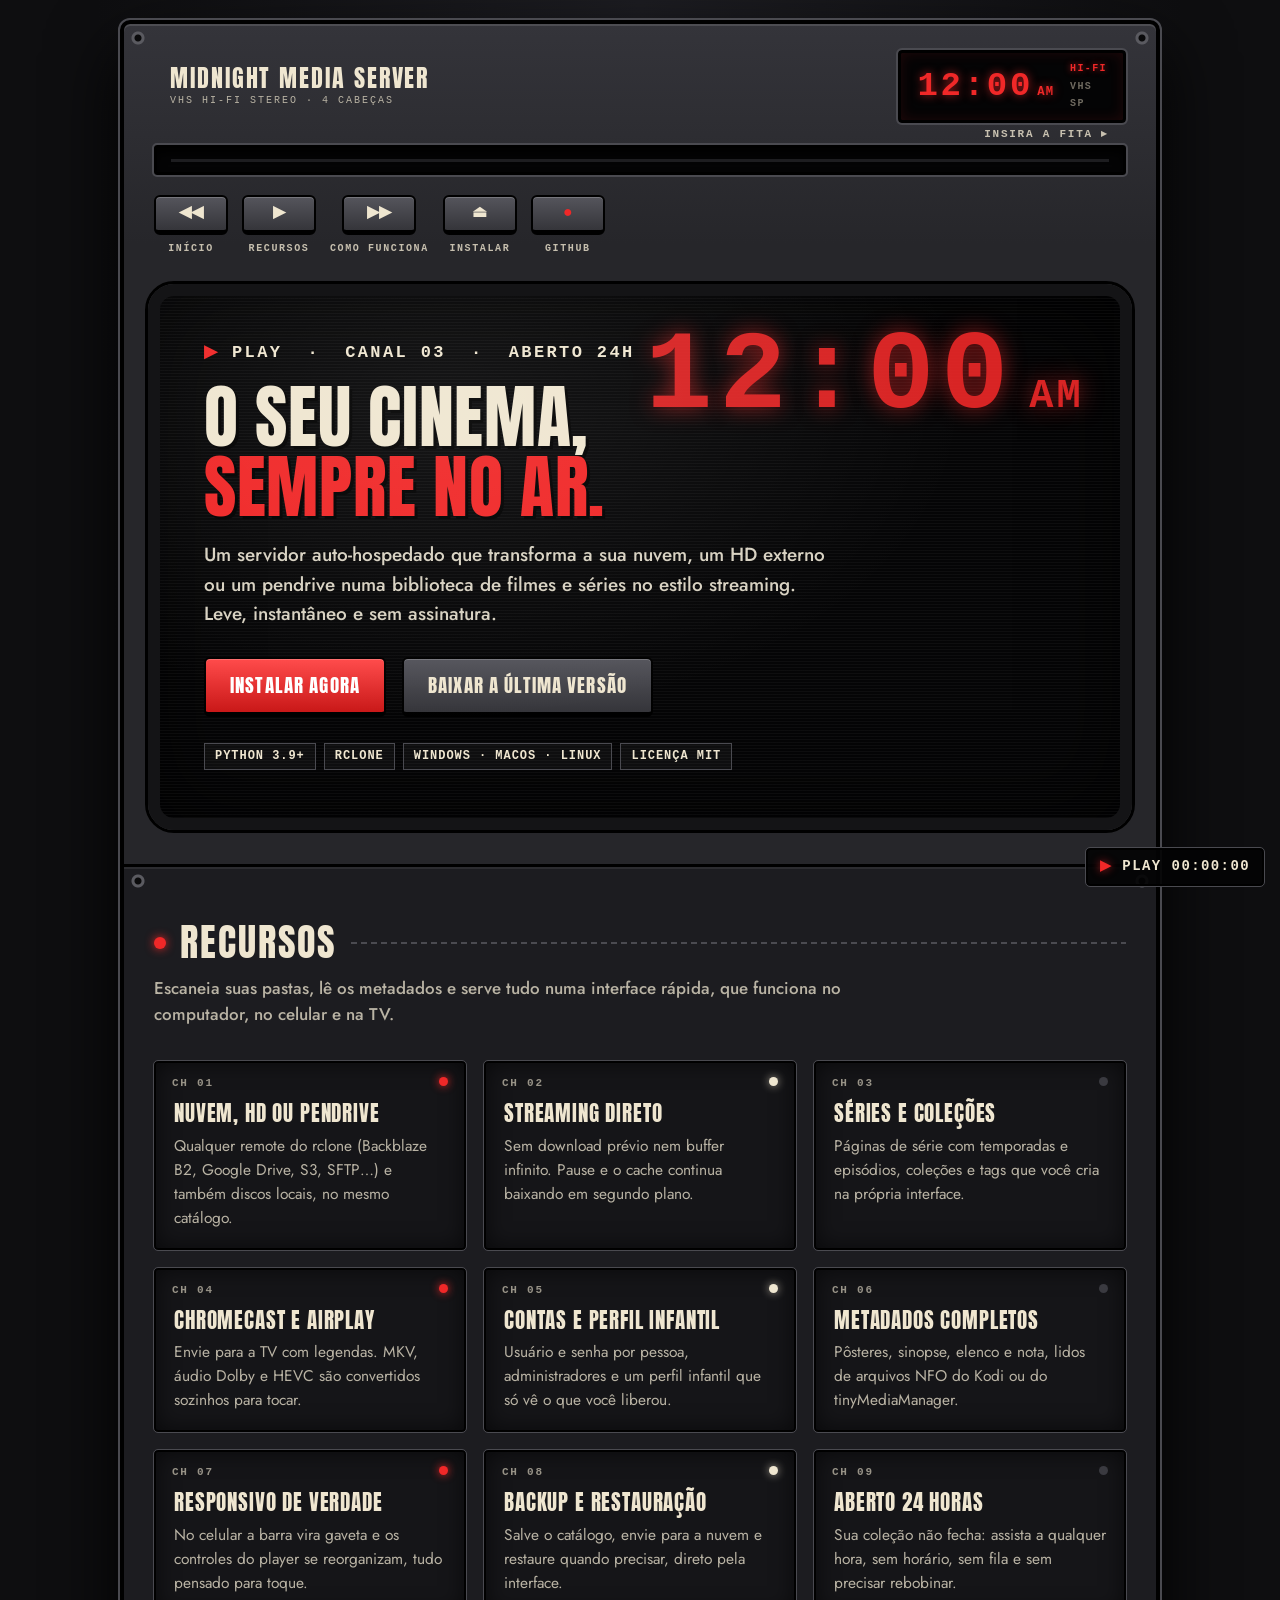
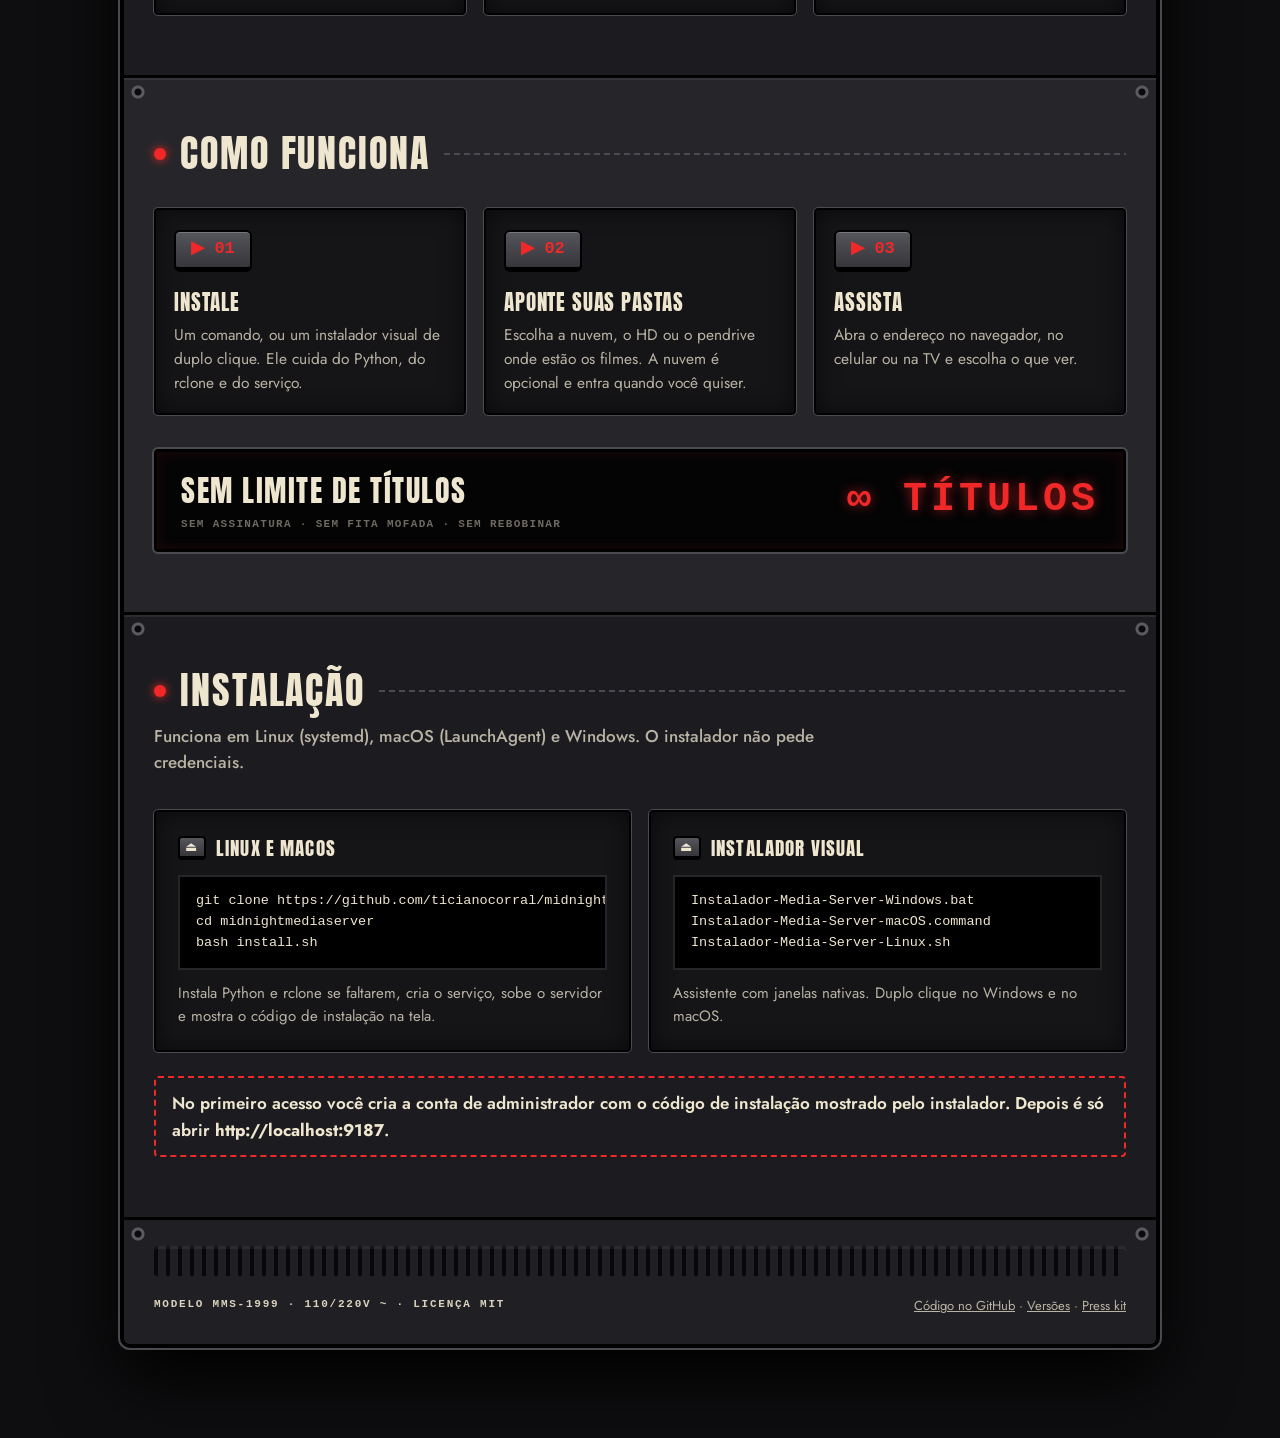
==== commit bfd0539c: "style: 12:00 AM nos displays da landing Co-Authored-By: Claude Sonnet 5.5 <noreply@anthropic.com>" ====
--- a/docs/index.html
+++ b/docs/index.html
@@ -39,6 +39,7 @@
   .display .clock i { font-style: normal; animation: blink 1s steps(2) infinite; }
   .display .tags { display: grid; gap: 2px; font-family: var(--mono); font-size: 10px; font-weight: 700; letter-spacing: .14em; color: #6f6a60; }
   .display .tags .on { color: var(--red); text-shadow: 0 0 6px rgba(240,40,40,.7); }
+  .am { font-weight: 700; font-size: .36em; letter-spacing: .08em; margin-left: .35em; vertical-align: baseline; }
   @keyframes blink { 0%, 50% { opacity: 1; } 51%, 100% { opacity: 0; } }
 
   .slot { margin: 22px 0 20px; background: #040405; border: 3px solid #000; outline: 2px solid var(--edge); height: 30px; border-radius: 3px; position: relative; box-shadow: inset 0 6px 10px rgba(0,0,0,.8); }
@@ -148,7 +149,7 @@
         <span class="name">Midnight Media Server<small>VHS HI-FI STEREO · 4 CABEÇAS</small></span>
       </a>
       <div class="display" aria-hidden="true">
-        <span class="clock">12<i>:</i>00</span>
+        <span class="clock">12<i>:</i>00<b class="am">AM</b></span>
         <span class="tags"><span class="on">HI-FI</span><span>VHS</span><span>SP</span></span>
       </div>
     </div>
@@ -165,7 +166,7 @@
   <main>
   <div class="screen-wrap">
     <div class="screen">
-      <div class="ghost" aria-hidden="true">12<i>:</i>00</div>
+      <div class="ghost" aria-hidden="true">12<i>:</i>00<b class="am">AM</b></div>
       <div class="in">
         <div class="osd-tag"><em>▶</em> PLAY &nbsp;·&nbsp; CANAL 03 &nbsp;·&nbsp; ABERTO 24H</div>
         <h1>O seu cinema, <em>sempre no ar.</em></h1>
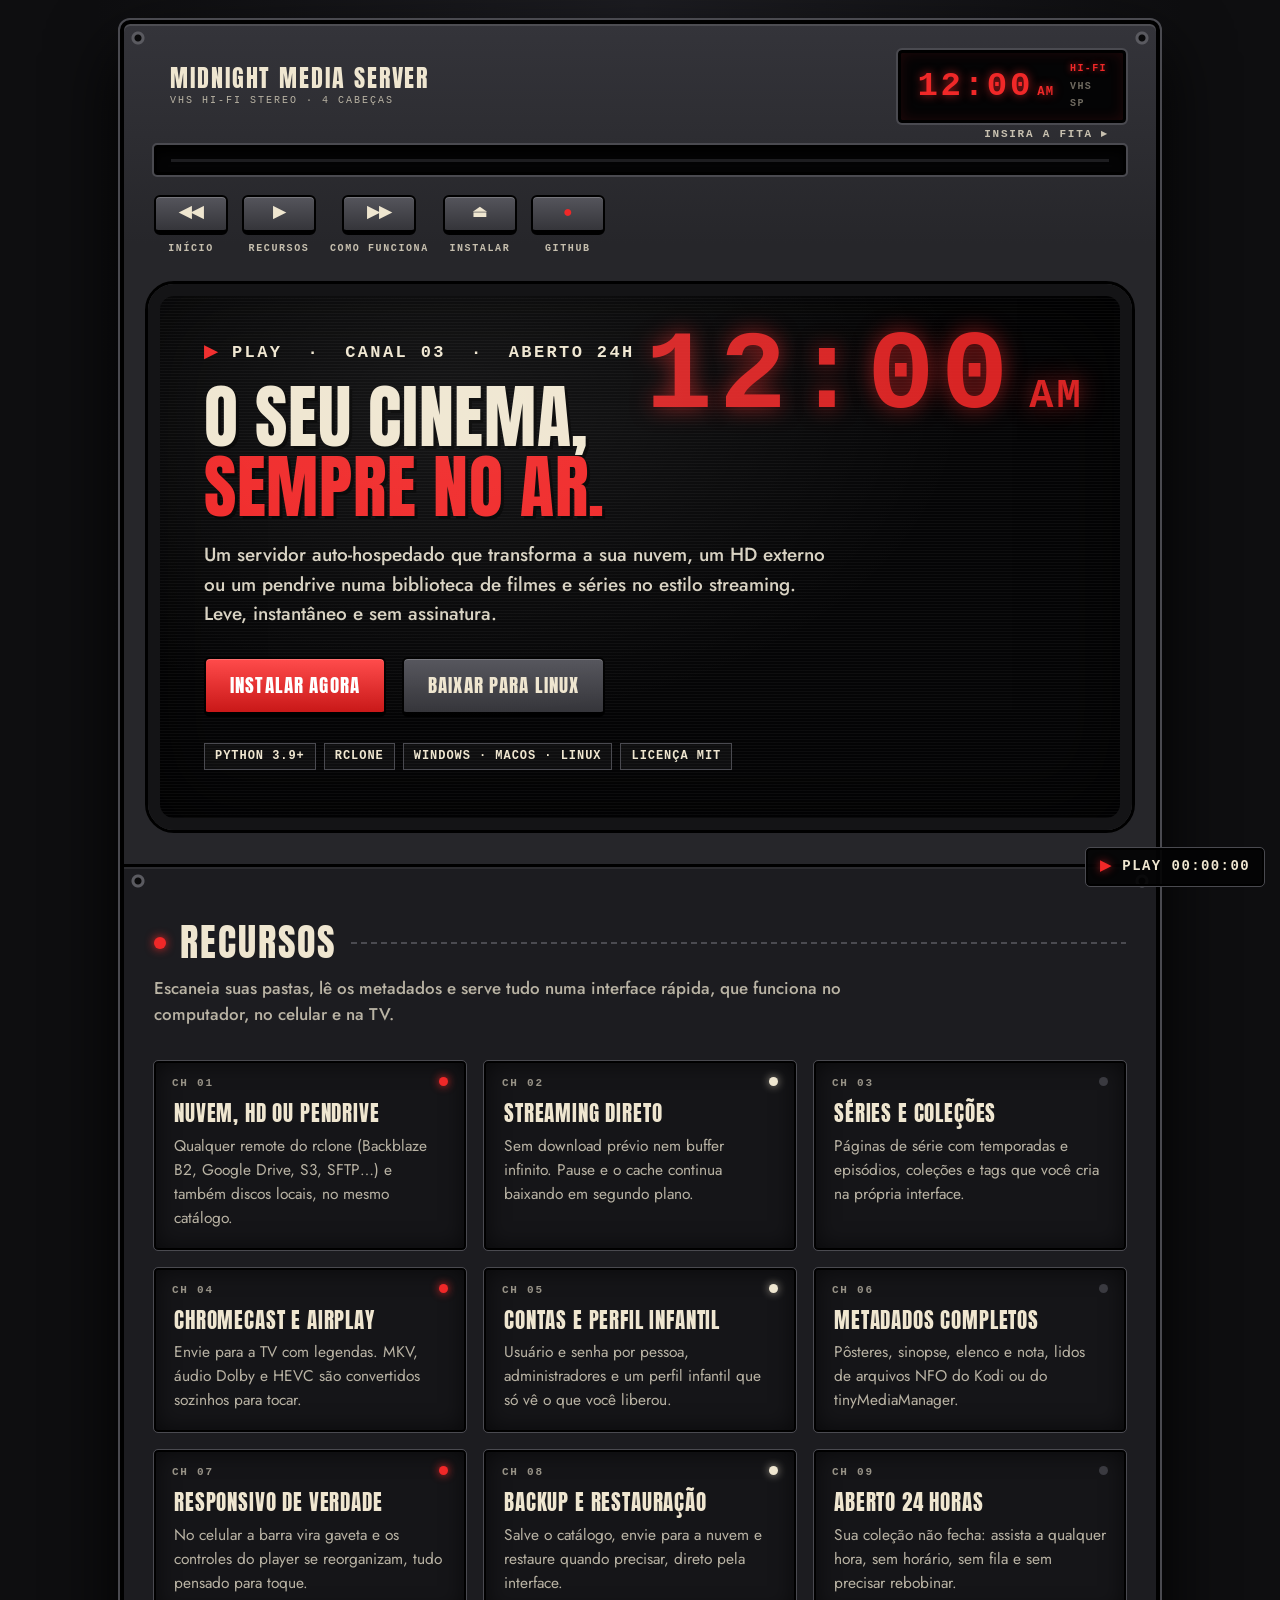
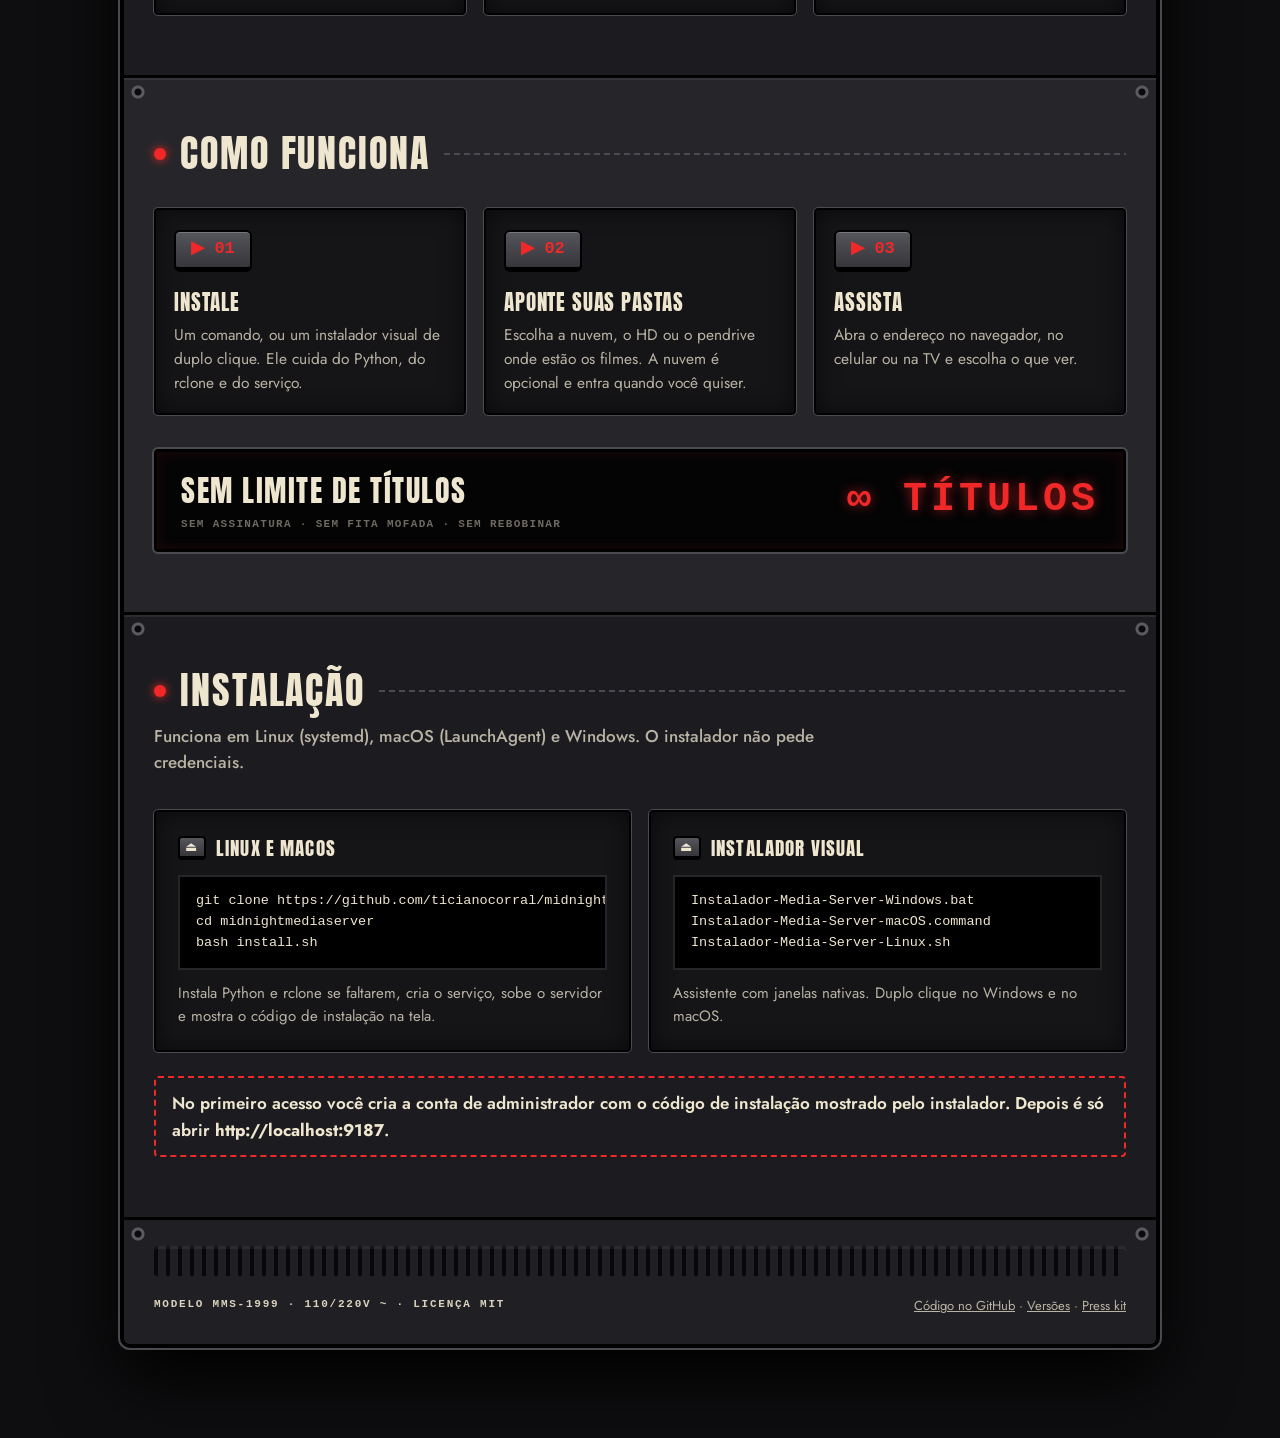
==== commit 59bff2e6: "feat: primeiro uso guiado, filtro por gênero e vários servidores na rede Primeiro uso (usuário leigo" ====
--- a/docs/index.html
+++ b/docs/index.html
@@ -173,7 +173,7 @@
         <p class="lead">Um servidor auto-hospedado que transforma a sua nuvem, um HD externo ou um pendrive numa biblioteca de filmes e séries no estilo streaming. Leve, instantâneo e sem assinatura.</p>
         <div class="cta">
           <a class="btn primary" href="#instalar">Instalar agora</a>
-          <a class="btn" href="https://github.com/ticianocorral/midnightmediaserver/releases/latest">Baixar a última versão</a>
+          <a class="btn" id="dl" href="https://github.com/ticianocorral/midnightmediaserver/releases/latest">Baixar a última versão</a>
         </div>
         <div class="badges">
           <span>Python 3.9+</span><span>rclone</span><span>Windows · macOS · Linux</span><span>Licença MIT</span>
@@ -246,6 +246,25 @@
 
 <div class="osd-fixed" aria-hidden="true"><span><em>▶</em> PLAY</span><span id="tc">00:00:00</span></div>
 
+<script>
+  // botao de download que descobre o sistema do visitante; sem rede ou sem
+  // arquivo correspondente, o link continua levando a pagina da ultima versao
+  (function () {
+    var a = document.getElementById('dl'); if (!a) return;
+    var ua = navigator.userAgent, so = /Windows/.test(ua) ? ['Windows', /\.exe$/i]
+      : /Mac/.test(ua) && !/iPhone|iPad/.test(ua) ? ['macOS', /\.dmg$/i]
+      : /Linux/.test(ua) && !/Android/.test(ua) ? ['Linux', /\.deb$/i] : null;
+    if (!so) return;
+    a.textContent = 'Baixar para ' + so[0];
+    fetch('https://api.github.com/repos/ticianocorral/midnightmediaserver/releases/latest')
+      .then(function (r) { return r.json(); })
+      .then(function (rel) {
+        (rel.assets || []).some(function (x) {
+          if (so[1].test(x.name)) { a.href = x.browser_download_url; return true; }
+        });
+      }).catch(function () {});
+  })();
+</script>
 <script>
   // contador de fita: a rolagem da página "corre" uma fita de 2 horas
   (function () {
